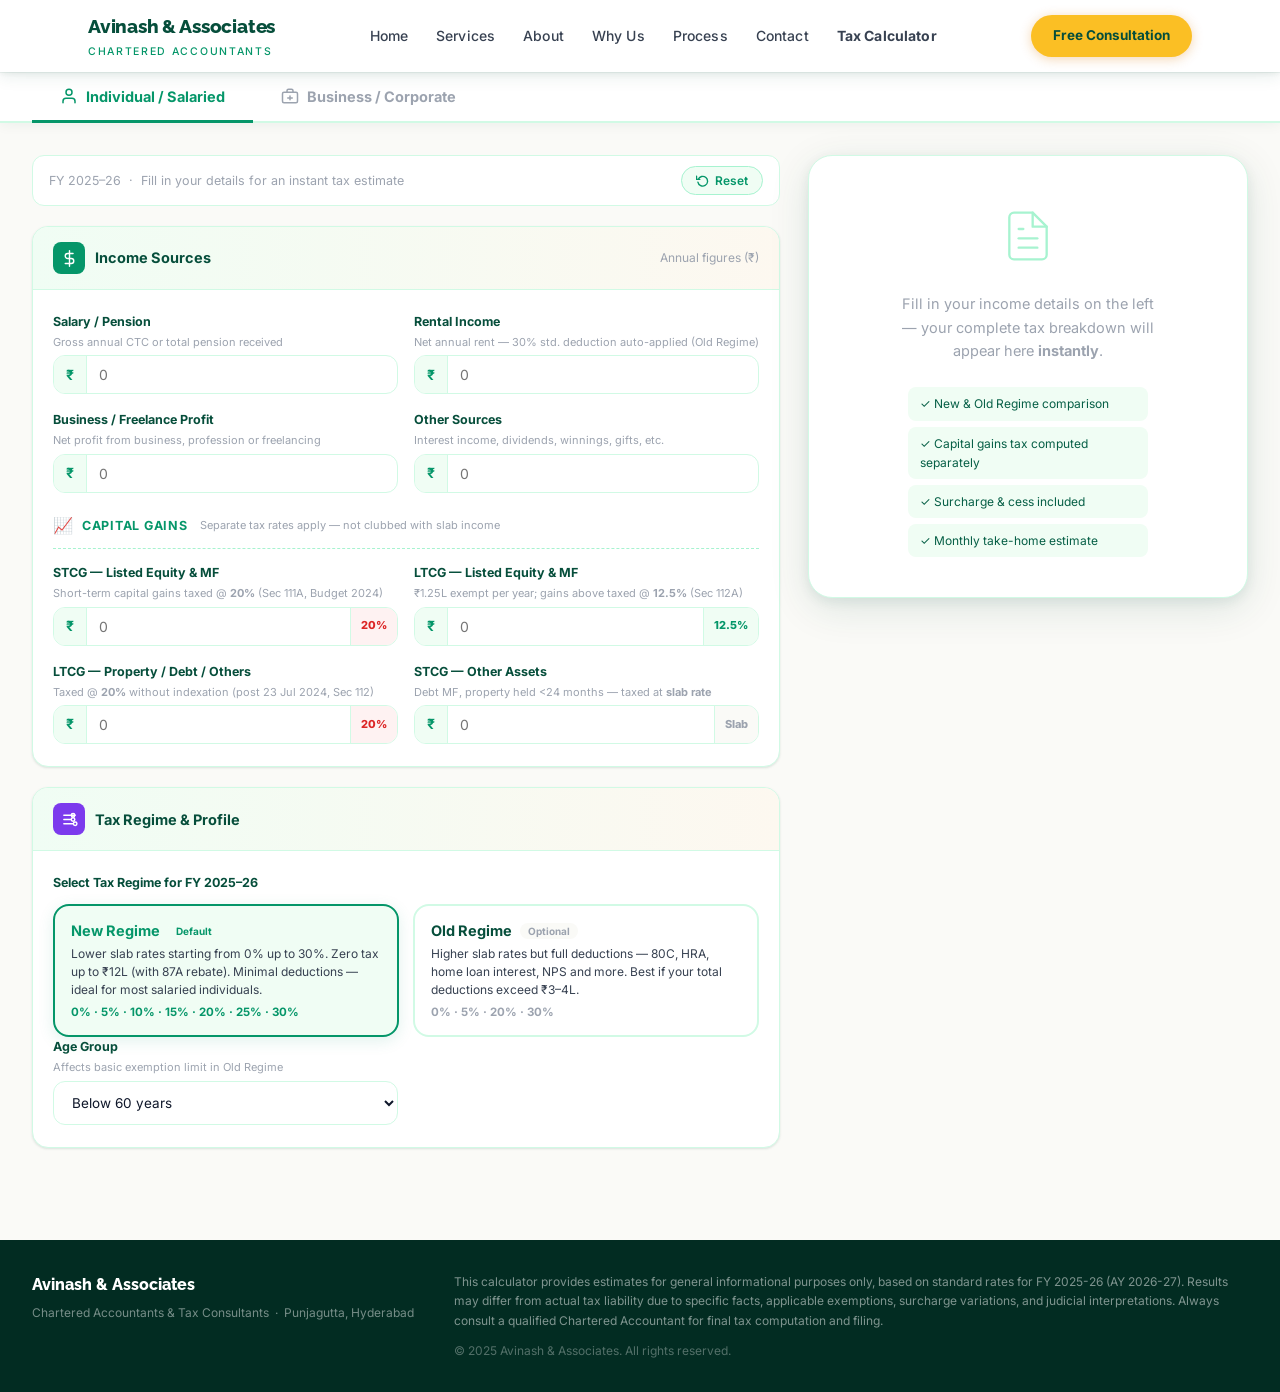
==== tax-calculator.html @ d7718a4b "Fix navbar colors and sticky tabs bar on tax-calculator page - Hide topBar (not needed on calculator" ====
<!DOCTYPE html>
<html lang="en">
<head>
  <meta charset="UTF-8">
  <meta name="viewport" content="width=device-width, initial-scale=1.0, viewport-fit=cover">
  <title>Free Income Tax Calculator FY 2025-26 | New &amp; Old Regime | Avinash &amp; Associates</title>
  <meta name="description" content="Free Income Tax Calculator for FY 2025-26 (AY 2026-27). Compare New Regime vs Old Regime tax instantly. Covers salary, capital gains, business income, HRA &amp; deductions. By Avinash &amp; Associates, Hyderabad CAs.">
  <meta name="keywords" content="income tax calculator FY 2025-26, income tax calculator AY 2026-27, new regime vs old regime calculator, ITR calculator India, tax calculator Hyderabad, CA tax calculator, free tax calculator India">
  <meta name="robots" content="index, follow">
  <link rel="canonical" href="https://avinashandassociates.com/tax-calculator.html">
  <!-- Open Graph -->
  <meta property="og:type" content="website">
  <meta property="og:url" content="https://avinashandassociates.com/tax-calculator.html">
  <meta property="og:site_name" content="Avinash &amp; Associates">
  <meta property="og:locale" content="en_IN">
  <meta property="og:title" content="Free Income Tax Calculator FY 2025-26 | New &amp; Old Regime">
  <meta property="og:description" content="Calculate your income tax for FY 2025-26 instantly. Compare New Regime vs Old Regime, see deductions, and plan your taxes. Free tool by Avinash &amp; Associates, Hyderabad CAs.">
  <meta property="og:image" content="https://avinashandassociates.com/images/og-image.jpg">
  <!-- Twitter Card -->
  <meta name="twitter:card" content="summary_large_image">
  <meta name="twitter:title" content="Free Income Tax Calculator FY 2025-26 | New &amp; Old Regime">
  <meta name="twitter:description" content="Calculate your income tax for FY 2025-26 instantly. Compare New Regime vs Old Regime. Free tool by Avinash &amp; Associates, Hyderabad.">
  <meta name="twitter:image" content="https://avinashandassociates.com/images/og-image.jpg">
  <meta name="theme-color" content="#2563EB">
  <script type="application/ld+json">
  {
    "@context": "https://schema.org",
    "@type": "WebApplication",
    "name": "Income Tax Calculator FY 2025-26",
    "description": "Free online income tax calculator for FY 2025-26 (AY 2026-27). Compare New Regime vs Old Regime tax liability instantly.",
    "url": "https://avinashandassociates.com/tax-calculator.html",
    "applicationCategory": "FinanceApplication",
    "operatingSystem": "Any",
    "offers": {"@type": "Offer", "price": "0", "priceCurrency": "INR"},
    "author": {
      "@type": "Organization",
      "name": "Avinash & Associates",
      "url": "https://avinashandassociates.com"
    }
  }
  </script>

  <!-- Fonts (same as main site) -->
  <link rel="preconnect" href="https://fonts.googleapis.com">
  <link rel="preconnect" href="https://fonts.gstatic.com" crossorigin>
  <link href="https://fonts.googleapis.com/css2?family=Raleway:wght@700;800;900&family=Inter:wght@400;500;600;700&display=swap" rel="stylesheet">

  <!-- Shared design tokens -->
  <link rel="stylesheet" href="css/variables.css">
  <link rel="stylesheet" href="css/base.css">
  <link rel="stylesheet" href="css/nav.css">
  <!-- Calculator-specific styles -->
  <link rel="stylesheet" href="tax-calculator.css">
</head>
<body class="tc-page">

  <!-- ===== NAVIGATION ===== -->
  <nav id="navbar" class="navbar scrolled" role="navigation" aria-label="Main navigation">
    <div class="nav-inner">
      <div class="nav-logo">
        <a href="index.html" class="nav-logo-link">
          <span class="nav-firm-name">Avinash &amp; Associates</span>
          <span class="nav-firm-type">Chartered Accountants</span>
        </a>
      </div>
      <ul class="nav-links" role="list">
        <li><a href="index.html#home" class="nav-link">Home</a></li>
        <li><a href="index.html#services" class="nav-link">Services</a></li>
        <li><a href="index.html#about" class="nav-link">About</a></li>
        <li><a href="index.html#why-us" class="nav-link">Why Us</a></li>
        <li><a href="index.html#process" class="nav-link">Process</a></li>
        <li><a href="index.html#contact" class="nav-link">Contact</a></li>
        <li><a href="tax-calculator.html" class="nav-link nav-link-calc active">Tax Calculator</a></li>
      </ul>
      <div class="nav-right">
        <a href="index.html#contact" class="btn-consultation">Free Consultation</a>
        <button class="hamburger" id="hamburger" aria-label="Toggle navigation menu" aria-expanded="false" aria-controls="mobile-menu">
          <span class="ham-line"></span>
          <span class="ham-line"></span>
          <span class="ham-line"></span>
        </button>
      </div>
    </div>
  </nav>

  <!-- Mobile Menu -->
  <div id="mobile-menu" class="mobile-menu" role="dialog" aria-label="Mobile navigation" aria-hidden="true">
    <ul class="mobile-nav-links" role="list">
      <li><a href="index.html#home" class="mobile-nav-link" style="--i:0">Home</a></li>
      <li><a href="index.html#services" class="mobile-nav-link" style="--i:1">Services</a></li>
      <li><a href="index.html#about" class="mobile-nav-link" style="--i:2">About</a></li>
      <li><a href="index.html#why-us" class="mobile-nav-link" style="--i:3">Why Us</a></li>
      <li><a href="index.html#process" class="mobile-nav-link" style="--i:4">Process</a></li>
      <li><a href="index.html#contact" class="mobile-nav-link" style="--i:5">Contact</a></li>
      <li><a href="tax-calculator.html" class="mobile-nav-link" style="--i:6">Tax Calculator</a></li>
    </ul>
    <a href="index.html#contact" class="mobile-cta-btn">Free Consultation</a>
  </div>

  <!-- ===== MAIN CONTENT ===== -->
  <main class="tc-main" id="main-content">

    <!-- Main Tab Row -->
    <div class="tc-tabs-bar">
      <div class="tc-tabs-inner">
        <button class="tc-mtab active" data-tab="individual" aria-controls="tcp-individual" role="tab" aria-selected="true">
          <svg width="18" height="18" viewBox="0 0 24 24" fill="none" stroke="currentColor" stroke-width="2" stroke-linecap="round" stroke-linejoin="round" aria-hidden="true"><path d="M20 21v-2a4 4 0 0 0-4-4H8a4 4 0 0 0-4 4v2"/><circle cx="12" cy="7" r="4"/></svg>
          Individual / Salaried
        </button>
        <button class="tc-mtab" data-tab="business" aria-controls="tcp-business" role="tab" aria-selected="false">
          <svg width="18" height="18" viewBox="0 0 24 24" fill="none" stroke="currentColor" stroke-width="2" stroke-linecap="round" stroke-linejoin="round" aria-hidden="true"><rect x="2" y="7" width="20" height="14" rx="2"/><path d="M16 7V5a2 2 0 0 0-2-2h-4a2 2 0 0 0-2 2v2"/><line x1="12" y1="12" x2="12" y2="17"/><line x1="9" y1="14.5" x2="15" y2="14.5"/></svg>
          Business / Corporate
        </button>
      </div>
    </div>

    <!-- ─── INDIVIDUAL PANEL ─────────────────────────────────── -->
    <div class="tc-panel" id="tcp-individual" role="tabpanel">
      <div class="tc-layout">

        <!-- FORM COLUMN -->
        <div class="tc-form-col">

          <!-- Reset bar -->
          <div class="tc-reset-bar">
            <span>FY 2025–26 &nbsp;·&nbsp; Fill in your details for an instant tax estimate</span>
            <button class="tc-reset-btn" id="ind-reset-btn" type="button">
              <svg width="13" height="13" viewBox="0 0 24 24" fill="none" stroke="currentColor" stroke-width="2.5" stroke-linecap="round" stroke-linejoin="round" aria-hidden="true"><polyline points="1 4 1 10 7 10"/><path d="M3.51 15a9 9 0 1 0 .49-5"/></svg>
              Reset
            </button>
          </div>

          <!-- ── Group 1: Income Sources ── -->
          <div class="tc-group">
            <div class="tc-ghd">
              <span class="tc-gicon tc-gicon-blue">
                <svg width="17" height="17" viewBox="0 0 24 24" fill="none" stroke="currentColor" stroke-width="2" stroke-linecap="round" stroke-linejoin="round" aria-hidden="true"><line x1="12" y1="1" x2="12" y2="23"/><path d="M17 5H9.5a3.5 3.5 0 0 0 0 7h5a3.5 3.5 0 0 1 0 7H6"/></svg>
              </span>
              <span class="tc-gtitle">Income Sources</span>
              <span class="tc-gnote">Annual figures (₹)</span>
            </div>
            <div class="tc-gbody">
              <div class="tc-row2">
                <div class="tc-field">
                  <label class="tc-lbl" for="i-salary">Salary / Pension
                    <span class="tc-hint">Gross annual CTC or total pension received</span>
                  </label>
                  <div class="tc-ibox"><span class="tc-pre">₹</span><input type="number" class="tc-num" id="i-salary" placeholder="0" min="0" inputmode="numeric"></div>
                </div>
                <div class="tc-field">
                  <label class="tc-lbl" for="i-rent">Rental Income
                    <span class="tc-hint">Net annual rent — 30% std. deduction auto-applied (Old Regime)</span>
                  </label>
                  <div class="tc-ibox"><span class="tc-pre">₹</span><input type="number" class="tc-num" id="i-rent" placeholder="0" min="0" inputmode="numeric"></div>
                </div>
              </div>
              <div class="tc-row2">
                <div class="tc-field">
                  <label class="tc-lbl" for="i-business">Business / Freelance Profit
                    <span class="tc-hint">Net profit from business, profession or freelancing</span>
                  </label>
                  <div class="tc-ibox"><span class="tc-pre">₹</span><input type="number" class="tc-num" id="i-business" placeholder="0" min="0" inputmode="numeric"></div>
                </div>
                <div class="tc-field">
                  <label class="tc-lbl" for="i-other">Other Sources
                    <span class="tc-hint">Interest income, dividends, winnings, gifts, etc.</span>
                  </label>
                  <div class="tc-ibox"><span class="tc-pre">₹</span><input type="number" class="tc-num" id="i-other" placeholder="0" min="0" inputmode="numeric"></div>
                </div>
              </div>

              <div class="tc-subsec">
                <span class="tc-subsec-icon" aria-hidden="true">📈</span>
                Capital Gains
                <span class="tc-subsec-note">Separate tax rates apply — not clubbed with slab income</span>
              </div>

              <div class="tc-row2">
                <div class="tc-field">
                  <label class="tc-lbl" for="i-stcg">STCG — Listed Equity &amp; MF
                    <span class="tc-hint">Short-term capital gains taxed @ <strong>20%</strong> (Sec 111A, Budget 2024)</span>
                  </label>
                  <div class="tc-ibox"><span class="tc-pre">₹</span><input type="number" class="tc-num" id="i-stcg" placeholder="0" min="0" inputmode="numeric">
                    <span class="tc-rate-tag">20%</span></div>
                </div>
                <div class="tc-field">
                  <label class="tc-lbl" for="i-ltcg">LTCG — Listed Equity &amp; MF
                    <span class="tc-hint">₹1.25L exempt per year; gains above taxed @ <strong>12.5%</strong> (Sec 112A)</span>
                  </label>
                  <div class="tc-ibox"><span class="tc-pre">₹</span><input type="number" class="tc-num" id="i-ltcg" placeholder="0" min="0" inputmode="numeric">
                    <span class="tc-rate-tag tc-rate-green">12.5%</span></div>
                </div>
              </div>
              <div class="tc-row2">
                <div class="tc-field">
                  <label class="tc-lbl" for="i-ltcg-prop">LTCG — Property / Debt / Others
                    <span class="tc-hint">Taxed @ <strong>20%</strong> without indexation (post 23 Jul 2024, Sec 112)</span>
                  </label>
                  <div class="tc-ibox"><span class="tc-pre">₹</span><input type="number" class="tc-num" id="i-ltcg-prop" placeholder="0" min="0" inputmode="numeric">
                    <span class="tc-rate-tag">20%</span></div>
                </div>
                <div class="tc-field">
                  <label class="tc-lbl" for="i-stcg-other">STCG — Other Assets
                    <span class="tc-hint">Debt MF, property held &lt;24 months — taxed at <strong>slab rate</strong></span>
                  </label>
                  <div class="tc-ibox"><span class="tc-pre">₹</span><input type="number" class="tc-num" id="i-stcg-other" placeholder="0" min="0" inputmode="numeric">
                    <span class="tc-rate-tag tc-rate-gray">Slab</span></div>
                </div>
              </div>
            </div>
          </div>

          <!-- ── Group 2: Tax Regime & Age ── -->
          <div class="tc-group">
            <div class="tc-ghd">
              <span class="tc-gicon tc-gicon-violet">
                <svg width="17" height="17" viewBox="0 0 24 24" fill="none" stroke="currentColor" stroke-width="2" stroke-linecap="round" stroke-linejoin="round" aria-hidden="true"><line x1="4" y1="6" x2="20" y2="6"/><line x1="4" y1="12" x2="14" y2="12"/><line x1="4" y1="18" x2="17" y2="18"/><circle cx="17" cy="6" r="2.5"/><circle cx="17" cy="12" r="2.5"/><circle cx="20" cy="18" r="2.5"/></svg>
              </span>
              <span class="tc-gtitle">Tax Regime &amp; Profile</span>
            </div>
            <div class="tc-gbody">
              <div class="tc-field tc-field-full">
                <label class="tc-lbl">Select Tax Regime for FY 2025–26</label>
                <div class="tc-regime-pair">
                  <button class="tc-rbtn active" data-regime="new" type="button">
                    <span class="tc-rbtn-top">
                      <strong>New Regime</strong>
                      <span class="tc-rbtn-badge tc-rbtn-badge-green">Default</span>
                    </span>
                    <span class="tc-rbtn-desc">Lower slab rates starting from 0% up to 30%. Zero tax up to ₹12L (with 87A rebate). Minimal deductions — ideal for most salaried individuals.</span>
                    <span class="tc-rbtn-slabs">0% · 5% · 10% · 15% · 20% · 25% · 30%</span>
                  </button>
                  <button class="tc-rbtn" data-regime="old" type="button">
                    <span class="tc-rbtn-top">
                      <strong>Old Regime</strong>
                      <span class="tc-rbtn-badge">Optional</span>
                    </span>
                    <span class="tc-rbtn-desc">Higher slab rates but full deductions — 80C, HRA, home loan interest, NPS and more. Best if your total deductions exceed ₹3–4L.</span>
                    <span class="tc-rbtn-slabs">0% · 5% · 20% · 30%</span>
                  </button>
                </div>
              </div>
              <div class="tc-row2">
                <div class="tc-field">
                  <label class="tc-lbl" for="i-age">Age Group
                    <span class="tc-hint">Affects basic exemption limit in Old Regime</span>
                  </label>
                  <select class="tc-sel" id="i-age">
                    <option value="general">Below 60 years</option>
                    <option value="senior">Senior Citizen (60–80 years)</option>
                    <option value="supersenior">Super Senior (80+ years)</option>
                  </select>
                </div>
              </div>
            </div>
          </div>

          <!-- ── Group 3: Deductions (Old Regime only) ── -->
          <div class="tc-group tc-deductions-grp" id="tc-ded-grp" style="display:none">
            <div class="tc-ghd">
              <span class="tc-gicon tc-gicon-gold">
                <svg width="17" height="17" viewBox="0 0 24 24" fill="none" stroke="currentColor" stroke-width="2" stroke-linecap="round" stroke-linejoin="round" aria-hidden="true"><path d="M12 22s8-4 8-10V5l-8-3-8 3v7c0 6 8 10 8 10z"/></svg>
              </span>
              <span class="tc-gtitle">Deductions &amp; Exemptions</span>
              <span class="tc-old-chip">Old Regime Only</span>
            </div>
            <div class="tc-gbody">
              <div class="tc-info-banner">
                <svg width="15" height="15" viewBox="0 0 24 24" fill="none" stroke="currentColor" stroke-width="2" stroke-linecap="round" stroke-linejoin="round" aria-hidden="true"><circle cx="12" cy="12" r="10"/><line x1="12" y1="8" x2="12" y2="12"/><line x1="12" y1="16" x2="12.01" y2="16"/></svg>
                Standard deduction of <strong>₹50,000</strong> is automatically applied for salaried individuals. Enter only your additional deductions below.
              </div>

              <div class="tc-ded-section-title">Chapter VI-A Deductions</div>
              <div class="tc-row2">
                <div class="tc-field">
                  <label class="tc-lbl" for="i-80c">Section 80C
                    <span class="tc-cap-tag">Max ₹1,50,000</span>
                    <span class="tc-hint">PPF, ELSS, LIC premium, NSC, home loan principal, tuition fees, 5-yr FD</span>
                  </label>
                  <div class="tc-ibox"><span class="tc-pre">₹</span><input type="number" class="tc-num" id="i-80c" placeholder="0" min="0" max="150000" inputmode="numeric"></div>
                </div>
                <div class="tc-field">
                  <label class="tc-lbl" for="i-nps">Section 80CCD(1B) — NPS
                    <span class="tc-cap-tag">Max ₹50,000</span>
                    <span class="tc-hint">Additional NPS Tier-1 contribution (over and above 80C)</span>
                  </label>
                  <div class="tc-ibox"><span class="tc-pre">₹</span><input type="number" class="tc-num" id="i-nps" placeholder="0" min="0" max="50000" inputmode="numeric"></div>
                </div>
              </div>
              <div class="tc-row2">
                <div class="tc-field">
                  <label class="tc-lbl" for="i-80d-self">80D — Health Insurance (Self &amp; Family)
                    <span class="tc-cap-tag">Max ₹25,000 / ₹50,000 (Senior)</span>
                    <span class="tc-hint">Premium for self, spouse &amp; dependent children. ₹50K cap if you are a senior citizen.</span>
                  </label>
                  <div class="tc-ibox"><span class="tc-pre">₹</span><input type="number" class="tc-num" id="i-80d-self" placeholder="0" min="0" inputmode="numeric"></div>
                </div>
                <div class="tc-field">
                  <label class="tc-lbl" for="i-80d-par">80D — Health Insurance (Parents)
                    <span class="tc-cap-tag">Max ₹25,000 / ₹50,000 (Senior Parents)</span>
                    <span class="tc-hint">Premium for dependent parents. ₹50K cap if parents are senior citizens.</span>
                  </label>
                  <div class="tc-ibox"><span class="tc-pre">₹</span><input type="number" class="tc-num" id="i-80d-par" placeholder="0" min="0" inputmode="numeric"></div>
                </div>
              </div>

              <div class="tc-ded-section-title">Salary &amp; Property Deductions</div>
              <div class="tc-row2">
                <div class="tc-field">
                  <label class="tc-lbl" for="i-hra">HRA Exemption
                    <span class="tc-hint">Enter the actual exempt HRA amount (minimum of actual HRA, 40%/50% of basic, and rent − 10% of basic)</span>
                  </label>
                  <div class="tc-ibox"><span class="tc-pre">₹</span><input type="number" class="tc-num" id="i-hra" placeholder="0" min="0" inputmode="numeric"></div>
                </div>
                <div class="tc-field">
                  <label class="tc-lbl" for="i-homeloan">Home Loan Interest — Sec 24(b)
                    <span class="tc-cap-tag">Max ₹2,00,000</span>
                    <span class="tc-hint">Interest paid on home loan for self-occupied property</span>
                  </label>
                  <div class="tc-ibox"><span class="tc-pre">₹</span><input type="number" class="tc-num" id="i-homeloan" placeholder="0" min="0" max="200000" inputmode="numeric"></div>
                </div>
              </div>

              <div class="tc-ded-section-title">Other Deductions</div>
              <div class="tc-row2">
                <div class="tc-field">
                  <label class="tc-lbl" for="i-80e">Section 80E — Education Loan Interest
                    <span class="tc-hint">Interest on loan for higher education (no upper limit)</span>
                  </label>
                  <div class="tc-ibox"><span class="tc-pre">₹</span><input type="number" class="tc-num" id="i-80e" placeholder="0" min="0" inputmode="numeric"></div>
                </div>
                <div class="tc-field">
                  <label class="tc-lbl" for="i-other-ded">Other Deductions (80G, LTA, Prof. Tax…)
                    <span class="tc-hint">Donations u/s 80G, Leave Travel Allowance, professional tax paid, etc.</span>
                  </label>
                  <div class="tc-ibox"><span class="tc-pre">₹</span><input type="number" class="tc-num" id="i-other-ded" placeholder="0" min="0" inputmode="numeric"></div>
                </div>
              </div>
            </div>
          </div>

        </div><!-- /form-col -->

        <!-- RESULTS COLUMN -->
        <div class="tc-result-col">
          <div class="tc-rcard" id="tc-ind-card">

            <!-- Empty state -->
            <div class="tc-empty" id="tc-ind-empty">
              <div class="tc-empty-icon" aria-hidden="true">
                <svg width="56" height="56" viewBox="0 0 24 24" fill="none" stroke="currentColor" stroke-width="1" stroke-linecap="round" stroke-linejoin="round"><path d="M14 2H6a2 2 0 0 0-2 2v16a2 2 0 0 0 2 2h12a2 2 0 0 0 2-2V8z"/><polyline points="14 2 14 8 20 8"/><line x1="16" y1="13" x2="8" y2="13"/><line x1="16" y1="17" x2="8" y2="17"/><polyline points="10 9 9 9 8 9"/></svg>
              </div>
              <p>Fill in your income details on the left — your complete tax breakdown will appear here <strong>instantly</strong>.</p>
              <div class="tc-empty-tips">
                <div class="tc-empty-tip">✓ New &amp; Old Regime comparison</div>
                <div class="tc-empty-tip">✓ Capital gains tax computed separately</div>
                <div class="tc-empty-tip">✓ Surcharge &amp; cess included</div>
                <div class="tc-empty-tip">✓ Monthly take-home estimate</div>
              </div>
            </div>

            <!-- Result body -->
            <div class="tc-rbody" id="tc-ind-body" style="display:none">

              <!-- Gauge -->
              <div class="tc-gauge-section">
                <div class="tc-gauge-wrap">
                  <svg class="tc-gauge-svg" viewBox="0 0 160 160" aria-hidden="true">
                    <defs>
                      <linearGradient id="ind-grad" x1="0%" y1="0%" x2="100%" y2="100%">
                        <stop offset="0%" stop-color="#2563EB"/>
                        <stop offset="100%" stop-color="#06b6d4"/>
                      </linearGradient>
                    </defs>
                    <circle class="tc-gauge-track" cx="80" cy="80" r="64"/>
                    <circle class="tc-gauge-ring" cx="80" cy="80" r="64" id="ind-gauge-ring" stroke="url(#ind-grad)"/>
                  </svg>
                  <div class="tc-gauge-ctr">
                    <span class="tc-gauge-pct" id="ind-eff-rate">—</span>
                    <span class="tc-gauge-sub">Effective Rate</span>
                  </div>
                </div>
                <div class="tc-gauge-meta">
                  <div class="tc-gm-row">
                    <span class="tc-gm-label">Gross Income</span>
                    <span class="tc-gm-val" id="ind-gross">₹0</span>
                  </div>
                  <div class="tc-gm-row">
                    <span class="tc-gm-label">Total Tax Payable</span>
                    <span class="tc-gm-val tc-gm-tax" id="ind-total-tax">₹0</span>
                  </div>
                  <div class="tc-gm-row">
                    <span class="tc-gm-label">Monthly Take-Home</span>
                    <span class="tc-gm-val tc-gm-green" id="ind-monthly">₹0</span>
                  </div>
                </div>
              </div>

              <!-- Breakdown -->
              <div class="tc-section-title">Tax Breakdown</div>
              <div class="tc-breakdown" id="ind-breakdown"></div>

              <!-- Regime comparison -->
              <div class="tc-comp-section" id="ind-comparison"></div>

              <!-- Disclaimer + CTA -->
              <div class="tc-result-footer">
                <p class="tc-disclaimer-sm">* Estimate based on standard FY 2025-26 rates. Actual tax may vary. Consult a CA for precise computation.</p>
                <a href="index.html#contact" class="tc-cta-btn">
                  File with Our CA — Expert &amp; Accurate
                  <svg width="14" height="14" viewBox="0 0 24 24" fill="none" stroke="currentColor" stroke-width="2.5" stroke-linecap="round" stroke-linejoin="round" aria-hidden="true"><line x1="5" y1="12" x2="19" y2="12"/><polyline points="12 5 19 12 12 19"/></svg>
                </a>
              </div>

            </div><!-- /rbody -->
          </div><!-- /rcard -->
        </div><!-- /result-col -->

      </div><!-- /layout -->
    </div><!-- /individual panel -->

    <!-- ─── BUSINESS PANEL ──────────────────────────────────── -->
    <div class="tc-panel" id="tcp-business" role="tabpanel" style="display:none">
      <div class="tc-layout">

        <!-- BUSINESS FORM COLUMN -->
        <div class="tc-form-col">

          <div class="tc-reset-bar">
            <span>FY 2025–26 &nbsp;·&nbsp; Enter your business financials</span>
            <button class="tc-reset-btn" id="biz-reset-btn" type="button">
              <svg width="13" height="13" viewBox="0 0 24 24" fill="none" stroke="currentColor" stroke-width="2.5" stroke-linecap="round" stroke-linejoin="round" aria-hidden="true"><polyline points="1 4 1 10 7 10"/><path d="M3.51 15a9 9 0 1 0 .49-5"/></svg>
              Reset
            </button>
          </div>

          <!-- Group 1: Entity & Financials -->
          <div class="tc-group">
            <div class="tc-ghd">
              <span class="tc-gicon tc-gicon-blue">
                <svg width="17" height="17" viewBox="0 0 24 24" fill="none" stroke="currentColor" stroke-width="2" stroke-linecap="round" stroke-linejoin="round" aria-hidden="true"><rect x="2" y="7" width="20" height="14" rx="2"/><path d="M16 7V5a2 2 0 0 0-2-2h-4a2 2 0 0 0-2 2v2"/></svg>
              </span>
              <span class="tc-gtitle">Business Details</span>
            </div>
            <div class="tc-gbody">
              <div class="tc-field tc-field-full">
                <label class="tc-lbl" for="b-entity">Entity / Business Type</label>
                <select class="tc-sel" id="b-entity">
                  <option value="pvt">Private Limited Company / OPC (Domestic)</option>
                  <option value="pvt-new">New Manufacturing Company (Section 115BAB — 15%)</option>
                  <option value="llp">LLP — Limited Liability Partnership (30%)</option>
                  <option value="partner">Partnership Firm (30%)</option>
                  <option value="proprietor">Proprietorship / Sole Trader (Individual Slab Rates)</option>
                </select>
              </div>
              <div class="tc-row2">
                <div class="tc-field">
                  <label class="tc-lbl" for="b-turnover">Annual Turnover / Revenue
                    <span class="tc-hint">Total gross revenue for FY 2025-26 (determines 25% vs 30% for Pvt Ltd)</span>
                  </label>
                  <div class="tc-ibox"><span class="tc-pre">₹</span><input type="number" class="tc-num" id="b-turnover" placeholder="0" min="0" inputmode="numeric"></div>
                </div>
                <div class="tc-field">
                  <label class="tc-lbl" for="b-profit">Net Profit Before Tax (PBT)
                    <span class="tc-hint">Profit after all allowable business expenses, before tax</span>
                  </label>
                  <div class="tc-ibox"><span class="tc-pre">₹</span><input type="number" class="tc-num" id="b-profit" placeholder="0" min="0" inputmode="numeric"></div>
                </div>
              </div>
            </div>
          </div>

          <!-- Group 2: Tax Options (Companies only) -->
          <div class="tc-group" id="tc-biz-regime-grp">
            <div class="tc-ghd">
              <span class="tc-gicon tc-gicon-violet">
                <svg width="17" height="17" viewBox="0 0 24 24" fill="none" stroke="currentColor" stroke-width="2" stroke-linecap="round" stroke-linejoin="round" aria-hidden="true"><circle cx="12" cy="12" r="3"/><path d="M19.07 4.93a10 10 0 0 1 0 14.14"/><path d="M4.93 4.93a10 10 0 0 0 0 14.14"/></svg>
              </span>
              <span class="tc-gtitle">Tax Regime (Companies)</span>
            </div>
            <div class="tc-gbody">
              <div class="tc-regime-cards-grid">
                <label class="tc-rcard-opt">
                  <input type="radio" name="b-regime" value="standard" checked>
                  <div class="tc-rco-body">
                    <strong>Standard Regime</strong>
                    <span>25% (turnover ≤ ₹400 Cr) or 30%</span>
                    <span class="tc-rco-note">All exemptions &amp; deductions apply. MAT @ 15% as applicable.</span>
                  </div>
                </label>
                <label class="tc-rcard-opt">
                  <input type="radio" name="b-regime" value="115baa">
                  <div class="tc-rco-body">
                    <strong>Section 115BAA</strong>
                    <span>22% flat rate (no exemptions)</span>
                    <span class="tc-rco-note">No MAT. Opt once, irrevocable. Best for profitable companies.</span>
                  </div>
                </label>
              </div>
              <div class="tc-llp-notice" id="tc-llp-notice" style="display:none">
                <svg width="15" height="15" viewBox="0 0 24 24" fill="none" stroke="currentColor" stroke-width="2" stroke-linecap="round" stroke-linejoin="round" aria-hidden="true"><circle cx="12" cy="12" r="10"/><line x1="12" y1="8" x2="12" y2="12"/><line x1="12" y1="16" x2="12.01" y2="16"/></svg>
                LLP and Partnership Firms are taxed at a <strong>flat 30%</strong> on their total income. Surcharge of 12% applies if income exceeds ₹1 Crore. Section 115BAA applies to companies only.
              </div>
            </div>
          </div>

        </div><!-- /form-col -->

        <!-- BUSINESS RESULTS -->
        <div class="tc-result-col">
          <div class="tc-rcard" id="tc-biz-card">

            <div class="tc-empty" id="tc-biz-empty">
              <div class="tc-empty-icon" aria-hidden="true">
                <svg width="56" height="56" viewBox="0 0 24 24" fill="none" stroke="currentColor" stroke-width="1" stroke-linecap="round" stroke-linejoin="round"><rect x="2" y="3" width="20" height="14" rx="2"/><line x1="8" y1="21" x2="16" y2="21"/><line x1="12" y1="17" x2="12" y2="21"/></svg>
              </div>
              <p>Enter your business profit above to compute your <strong>corporate tax liability</strong> and advance tax schedule instantly.</p>
              <div class="tc-empty-tips">
                <div class="tc-empty-tip">✓ Base tax at applicable flat rate</div>
                <div class="tc-empty-tip">✓ Surcharge &amp; cess included</div>
                <div class="tc-empty-tip">✓ Profit After Tax (PAT)</div>
                <div class="tc-empty-tip">✓ Advance tax installment schedule</div>
              </div>
            </div>

            <!-- Proprietor redirect -->
            <div class="tc-prop-notice" id="tc-prop-notice" style="display:none">
              <svg width="44" height="44" viewBox="0 0 24 24" fill="none" stroke="#D97706" stroke-width="1.5" stroke-linecap="round" stroke-linejoin="round" aria-hidden="true"><circle cx="12" cy="12" r="10"/><line x1="12" y1="8" x2="12" y2="12"/><line x1="12" y1="16" x2="12.01" y2="16"/></svg>
              <h3>Use Individual Tab</h3>
              <p>Proprietorships are taxed at individual slab rates — not at a corporate flat rate. Switch to the <strong>Individual / Salaried</strong> tab and enter your business profit under <em>"Business / Freelance Profit"</em> to compute your tax.</p>
              <button class="tc-switch-btn" data-tab="individual" type="button">Switch to Individual Tab →</button>
            </div>

            <div class="tc-rbody" id="tc-biz-body" style="display:none">

              <div class="tc-gauge-section">
                <div class="tc-gauge-wrap">
                  <svg class="tc-gauge-svg" viewBox="0 0 160 160" aria-hidden="true">
                    <defs>
                      <linearGradient id="biz-grad" x1="0%" y1="0%" x2="100%" y2="100%">
                        <stop offset="0%" stop-color="#D97706"/>
                        <stop offset="100%" stop-color="#f59e0b"/>
                      </linearGradient>
                    </defs>
                    <circle class="tc-gauge-track" cx="80" cy="80" r="64"/>
                    <circle class="tc-gauge-ring" cx="80" cy="80" r="64" id="biz-gauge-ring" stroke="url(#biz-grad)"/>
                  </svg>
                  <div class="tc-gauge-ctr">
                    <span class="tc-gauge-pct" id="biz-eff-rate">—</span>
                    <span class="tc-gauge-sub">Effective Rate</span>
                  </div>
                </div>
                <div class="tc-gauge-meta">
                  <div class="tc-gm-row">
                    <span class="tc-gm-label">Net Profit (PBT)</span>
                    <span class="tc-gm-val" id="biz-profit-disp">₹0</span>
                  </div>
                  <div class="tc-gm-row">
                    <span class="tc-gm-label">Total Tax Liability</span>
                    <span class="tc-gm-val tc-gm-tax" id="biz-total-tax">₹0</span>
                  </div>
                  <div class="tc-gm-row">
                    <span class="tc-gm-label">Profit After Tax (PAT)</span>
                    <span class="tc-gm-val tc-gm-green" id="biz-pat">₹0</span>
                  </div>
                </div>
              </div>

              <div class="tc-section-title">Tax Breakdown</div>
              <div class="tc-breakdown" id="biz-breakdown"></div>

              <div class="tc-section-title">Advance Tax Schedule — FY 2025–26</div>
              <div class="tc-adv-grid" id="biz-adv-grid"></div>

              <div class="tc-result-footer">
                <p class="tc-disclaimer-sm">* Based on standard corporate tax rates for FY 2025-26. Actual liability may differ based on MAT, specific exemptions and judicial interpretations.</p>
                <a href="index.html#contact" class="tc-cta-btn">
                  Get CA for Your Business
                  <svg width="14" height="14" viewBox="0 0 24 24" fill="none" stroke="currentColor" stroke-width="2.5" stroke-linecap="round" stroke-linejoin="round" aria-hidden="true"><line x1="5" y1="12" x2="19" y2="12"/><polyline points="12 5 19 12 12 19"/></svg>
                </a>
              </div>

            </div>
          </div>
        </div><!-- /result-col -->

      </div>
    </div><!-- /business panel -->

  </main>

  <!-- ===== FOOTER ===== -->
  <footer class="tc-footer">
    <div class="tc-footer-inner">
      <div class="tc-footer-left">
        <a href="index.html" class="tc-footer-logo">Avinash &amp; Associates</a>
        <p>Chartered Accountants &amp; Tax Consultants &nbsp;·&nbsp; Punjagutta, Hyderabad</p>
      </div>
      <div class="tc-footer-right">
        <p class="tc-footer-disc">This calculator provides estimates for general informational purposes only, based on standard rates for FY 2025-26 (AY 2026-27). Results may differ from actual tax liability due to specific facts, applicable exemptions, surcharge variations, and judicial interpretations. Always consult a qualified Chartered Accountant for final tax computation and filing.</p>
        <p>&copy; 2025 Avinash &amp; Associates. All rights reserved.</p>
      </div>
    </div>
  </footer>

  <script src="js/utils.js"></script>
  <script src="js/nav.js"></script>
  <script src="js/tax-engine.js"></script>
  <script src="js/tax-ui.js"></script>

</body>
</html>
---- css/variables.css ----
/* ============================================================
   AVINASH & ASSOCIATES — css/variables.css
   Design Tokens: Colors, Gradients, Shadows, Radii, Typography
   ============================================================ */

:root {
  /* Core Brand — Emerald */
  --primary:        #064E3B;   /* deep forest emerald */
  --primary-dark:   #022C22;   /* darkest emerald — hero */
  --primary-mid:    #065F46;   /* mid emerald */
  --accent:         #059669;   /* vibrant emerald */
  --accent-hover:   #047857;   /* darker emerald hover */
  --accent-bright:  #10B981;   /* bright mint — highlights */

  /* Gold System */
  --gold:           #D97706;
  --gold-light:     #F59E0B;
  --gold-pale:      #FFFBEB;
  --gold-vivid:     #FBBF24;

  /* Warm Neutrals */
  --white:          #FFFFFF;
  --off-white:      #FAFAF7;   /* warm off-white */
  --cream:          #FDF8F0;   /* very warm cream bg */
  --light-bg:       #F0FDF4;   /* soft green tint */
  --border:         #D1FAE5;   /* soft green border */
  --border-mid:     #A7F3D0;
  --border-hover:   #6EE7B7;

  /* Text */
  --text-heading:   #0F172A;
  --text-body:      #374151;
  --text-muted:     #9CA3AF;
  --text-white:     #F8FAFC;

  /* Semantic */
  --success:        #059669;
  --whatsapp:       #25D366;
  --error:          #DC2626;

  /* Service icon colors (per-service) */
  --icon-1: #7C3AED;  /* violet — company reg */
  --icon-2: #DC2626;  /* red — income tax */
  --icon-3: #0891B2;  /* cyan — GST */
  --icon-4: #D97706;  /* amber — audit */
  --icon-5: #059669;  /* emerald — ROC */
  --icon-6: #DB2777;  /* pink — trademark */
  --icon-7: #2563EB;  /* blue — NRI */
  --icon-8: #EA580C;  /* orange — advisory */

  /* Gradients */
  --grad-hero:  linear-gradient(135deg, #022C22 0%, #064E3B 55%, #065F46 100%);
  --grad-green: linear-gradient(135deg, #064E3B, #059669);
  --grad-gold:  linear-gradient(135deg, #D97706, #F59E0B);
  --grad-card:  linear-gradient(180deg, #FFFFFF 0%, #F0FDF4 100%);
  --grad-emerald-soft: linear-gradient(135deg, rgba(6,78,59,.07), rgba(16,185,129,.04));

  /* Shadows — emerald-tinted */
  --shadow-sm:    0 1px 3px rgba(6,78,59,.08), 0 1px 2px rgba(6,78,59,.06);
  --shadow-md:    0 4px 16px rgba(6,78,59,.10), 0 2px 6px rgba(6,78,59,.06);
  --shadow-lg:    0 10px 40px rgba(6,78,59,.12), 0 4px 12px rgba(6,78,59,.08);
  --shadow-xl:    0 20px 60px rgba(6,78,59,.15), 0 8px 20px rgba(6,78,59,.10);
  --shadow-green: 0 8px 30px rgba(5,150,105,.30);
  --shadow-gold:  0 8px 30px rgba(217,119,6,.28);

  /* UI Neutrals — inactive states, borders, dividers */
  --bg-subtle:      #F1F5F9;   /* inactive step / chip bg */
  --border-ui:      #E2E8F0;   /* standard UI element border */
  --border-card:    #E0F2EF;   /* greenish card border */
  --border-faq:     #EEF2F7;   /* FAQ item divider */
  --text-subtle:    #94A3B8;   /* inactive label / step text */

  /* Radii */
  --r-sm:   4px;  --r-md:   8px;  --r-lg:  12px;
  --r-xl:  16px;  --r-2xl: 24px;  --r-3xl: 32px;
  --r-full: 9999px;

  /* Type Scale */
  --txt-xs:  .75rem;  --txt-sm:  .875rem; --txt-base: 1rem;
  --txt-lg:  1.125rem; --txt-xl: 1.25rem;  --txt-2xl: 1.5rem;
  --txt-3xl: 1.875rem; --txt-4xl: 2.25rem; --txt-5xl: 3rem;
  --txt-6xl: 3.75rem;
}
---- css/base.css ----
/* ============================================================
   AVINASH & ASSOCIATES — css/base.css
   Reset, Keyframes, Utility classes, Scroll Reveal
   ============================================================ */

/* ── RESET ───────────────────────────────────────────────── */
*, *::before, *::after { box-sizing: border-box; margin: 0; padding: 0; }
html {
  scroll-behavior: smooth;
  scroll-padding-top: 108px;
  overflow-x: hidden;        /* prevent horizontal scroll on iOS */
  max-width: 100%;
}
body {
  font-family: 'Inter', system-ui, sans-serif;
  background: var(--off-white);
  color: var(--text-body);
  line-height: 1.6;
  overflow-x: hidden;
  max-width: 100%;
  width: 100%;
  -webkit-overflow-scrolling: touch;
  overscroll-behavior-x: none;
}
img { max-width: 100%; height: auto; display: block; }

/* Prevent any section from causing horizontal overflow */
section, header, footer, main, nav {
  max-width: 100%;
  overflow-x: clip;
}
ul  { list-style: none; }
a   { text-decoration: none; color: inherit; }
button { cursor: pointer; border: none; background: none; font-family: inherit; }
input, select, textarea { font-family: inherit; }

::selection { background: rgba(5,150,105,.15); color: var(--text-heading); }

input:-webkit-autofill,
input:-webkit-autofill:hover,
input:-webkit-autofill:focus {
  -webkit-box-shadow: 0 0 0 1000px var(--off-white) inset;
  -webkit-text-fill-color: var(--text-heading);
}

:focus-visible { outline: 2px solid var(--accent); outline-offset: 3px; }

.skip-link {
  position: absolute; top: -100px; left: 20px; z-index: 9999;
  background: var(--accent); color: white;
  padding: 8px 16px; border-radius: var(--r-md); font-weight: 600;
  transition: top .2s;
}
.skip-link:focus { top: 20px; }

/* ── KEYFRAMES ───────────────────────────────────────────── */
@keyframes fadeUp      { from{opacity:0;transform:translateY(28px)} to{opacity:1;transform:translateY(0)} }
@keyframes fadeIn      { from{opacity:0} to{opacity:1} }
@keyframes slideInRight{ from{opacity:0;transform:translateX(52px)} to{opacity:1;transform:translateX(0)} }
@keyframes slideInLeft { from{opacity:0;transform:translateX(-52px)} to{opacity:1;transform:translateX(0)} }
@keyframes scaleIn     { from{opacity:0;transform:scale(.92)} to{opacity:1;transform:scale(1)} }
@keyframes bounce      { 0%,100%{transform:translateY(0)} 50%{transform:translateY(-10px)} }
@keyframes marquee     { from{transform:translateX(0)} to{transform:translateX(-50%)} }
@keyframes shake       { 0%,100%{transform:translateX(0)} 20%{transform:translateX(-8px)} 40%{transform:translateX(8px)} 60%{transform:translateX(-4px)} 80%{transform:translateX(4px)} }
@keyframes ripple      { from{transform:scale(1);opacity:.5} to{transform:scale(1.65);opacity:0} }
@keyframes spin        { from{transform:rotate(0deg)} to{transform:rotate(360deg)} }
@keyframes preloaderP  { from{width:0} to{width:100%} }
@keyframes preloaderFO { from{opacity:1} to{opacity:0} }
@keyframes blobDrift1  { 0%,100%{transform:translate(0,0) scale(1)} 50%{transform:translate(28px,-18px) scale(1.06)} }
@keyframes blobDrift2  { 0%,100%{transform:translate(0,0) scale(1)} 50%{transform:translate(-28px,18px) scale(1.09)} }
@keyframes blobPulse   { 0%,100%{transform:scale(1);opacity:.25} 50%{transform:scale(1.14);opacity:.45} }
@keyframes dotPulse    { 0%,100%{box-shadow:0 0 0 0 rgba(37,211,102,.4)} 70%{box-shadow:0 0 0 8px rgba(37,211,102,0)} }
@keyframes wheelScroll { 0%{opacity:1;transform:translateY(0)} 100%{opacity:0;transform:translateY(9px)} }
@keyframes lineGrow    { from{width:0} to{width:76%} }
@keyframes float       { 0%,100%{transform:translateY(0)} 50%{transform:translateY(-8px)} }
@keyframes shimmer     { 0%{background-position:200% 0} 100%{background-position:-200% 0} }

@media (prefers-reduced-motion: reduce) {
  *, *::before, *::after { animation-duration:.01ms !important; transition-duration:.01ms !important; }
}

/* ── UTILITY ─────────────────────────────────────────────── */
.section-wrap { max-width: 1200px; margin: 0 auto; padding: 0 48px; }

.section-hdr { text-align: center; max-width: 640px; margin: 0 auto 56px; }

.eyebrow {
  display: block;
  font-family: 'Inter', sans-serif;
  font-weight: 700;
  font-size: .7rem;
  letter-spacing: .22em;
  text-transform: uppercase;
  color: var(--accent);
  margin-bottom: 14px;
}

.sec-heading {
  font-family: 'Playfair Display', serif;
  font-weight: 700;
  font-size: var(--txt-4xl);
  color: var(--text-heading);
  line-height: 1.18;
  margin-bottom: 16px;
}

.sec-subtext {
  font-size: var(--txt-lg);
  color: var(--text-body);
  line-height: 1.72;
  margin-bottom: 24px;
}

.gold-line {
  width: 52px; height: 3px;
  background: var(--grad-gold);
  border-radius: var(--r-full);
  margin: 0 auto;
}

/* ── SCROLL REVEAL ───────────────────────────────────────── */
.scroll-reveal, .scroll-reveal-card, .scroll-slide-left,
.scroll-slide-right, .scroll-reveal-feat, .scroll-reveal-step {
  opacity: 0;
  transition-property: opacity, transform;
  transition-duration: .65s;
  transition-timing-function: cubic-bezier(.4,0,.2,1);
}
.scroll-reveal      { transform: translateY(32px); }
.scroll-reveal-card { transform: translateY(32px); }
.scroll-slide-left  { transform: translateX(-32px); }
.scroll-slide-right { transform: translateX(32px); }
.scroll-reveal-feat { transform: translateX(20px); }
.scroll-reveal-step { transform: translateY(24px); }

.scroll-reveal.is-visible, .scroll-reveal-card.is-visible,
.scroll-slide-left.is-visible, .scroll-slide-right.is-visible,
.scroll-reveal-feat.is-visible, .scroll-reveal-step.is-visible {
  opacity: 1; transform: none;
}
---- css/nav.css ----
/* ============================================================
   AVINASH & ASSOCIATES — css/nav.css
   Preloader, Top Bar, Navbar, Hamburger, Mobile Menu
   ============================================================ */

/* ── PRELOADER ───────────────────────────────────────────── */
.preloader {
  position: fixed; inset: 0; z-index: 10000;
  background: var(--white);
  display: flex; align-items: center; justify-content: center;
}
.preloader.exit { animation: preloaderFO .4s ease forwards; pointer-events: none; }

.preloader-content { text-align: center; }
.preloader-logo {
  font-family: 'Raleway', sans-serif;
  font-weight: 800; font-size: 3.2rem;
  background: var(--grad-green);
  -webkit-background-clip: text;
  -webkit-text-fill-color: transparent;
  background-clip: text;
  margin-bottom: 8px;
  letter-spacing: .04em;
}
.preloader-sub {
  font-family: 'Inter', sans-serif;
  font-size: 11px; letter-spacing: .2em;
  text-transform: uppercase;
  color: var(--text-muted);
  margin-bottom: 32px;
}
.preloader-bar-track {
  width: 200px; height: 2px;
  background: var(--border);
  border-radius: var(--r-full);
  overflow: hidden; margin: 0 auto;
}
.preloader-bar-fill {
  height: 100%;
  background: var(--grad-green);
  border-radius: var(--r-full);
  animation: preloaderP 1.1s ease-out forwards;
}

/* ── TOP BAR ─────────────────────────────────────────────── */
.top-bar {
  background: var(--primary-dark);
  height: 36px;
  display: flex; align-items: center;
  transition: transform .3s ease;
}
.top-bar-inner {
  max-width: 1200px; width: 100%;
  margin: 0 auto; padding: 0 48px;
  display: flex; align-items: center; justify-content: space-between;
}
.top-bar-location, .top-bar-link {
  font-family: 'Inter', sans-serif;
  font-size: 12.5px; color: rgba(255,255,255,.75);
  letter-spacing: .02em;
}
.top-bar-right { display: flex; align-items: center; gap: 12px; }
.top-bar-link { transition: color .2s; }
.top-bar-link:hover { color: var(--gold-vivid); }
.top-bar-sep { color: rgba(255,255,255,.25); }

/* ── NAVIGATION ──────────────────────────────────────────── */
.navbar {
  position: fixed; top: 36px; left: 0;
  width: 100%; z-index: 1000; height: 72px;
  transition: background .3s, box-shadow .3s, backdrop-filter .3s, top .3s;
  transform: translateZ(0);
  will-change: transform;
}
.navbar.scrolled {
  background: rgba(255,255,255,.97);
  backdrop-filter: blur(24px) saturate(180%);
  box-shadow: 0 1px 0 rgba(6,78,59,.06), var(--shadow-md);
  top: 0;
}

.nav-inner {
  max-width: 1200px; margin: 0 auto;
  padding: 0 48px; height: 72px;
  display: flex; align-items: center; justify-content: space-between; gap: 24px;
}

.nav-logo-link { display: flex; flex-direction: column; gap: 2px; }
.nav-firm-name {
  font-family: 'Raleway', sans-serif;
  font-weight: 800; font-size: 19px;
  color: white; transition: color .3s;
  white-space: nowrap; letter-spacing: -.01em;
}
.navbar.scrolled .nav-firm-name { color: var(--primary); }
.nav-firm-type {
  font-family: 'Inter', sans-serif;
  font-weight: 500; font-size: 10.5px;
  letter-spacing: .16em; text-transform: uppercase;
  color: var(--accent-bright); transition: color .3s;
}
.navbar.scrolled .nav-firm-type { color: var(--accent); }

.nav-links { display: flex; align-items: center; gap: 4px; }
.nav-link {
  font-family: 'Inter', sans-serif;
  font-weight: 500; font-size: 14px; letter-spacing: .01em;
  color: rgba(255,255,255,.82);
  padding: 6px 12px; border-radius: var(--r-md);
  position: relative; transition: color .2s, background .2s;
}
.navbar.scrolled .nav-link { color: var(--text-body); }
.nav-link:hover { color: var(--accent); background: rgba(5,150,105,.06); }
.nav-link.active { color: var(--accent); }
.nav-link.active::after {
  content: ''; position: absolute;
  bottom: -2px; left: 12px; right: 12px;
  height: 2px; background: var(--accent);
  border-radius: var(--r-full);
}

/* Tax Calculator nav link highlight */
.nav-link-calc {
  color: var(--gold-vivid) !important;
  font-weight: 700 !important;
}
.nav-link-calc:hover { color: var(--gold-light) !important; }

.nav-right { display: flex; align-items: center; gap: 16px; }
.btn-consultation {
  font-family: 'Inter', sans-serif;
  font-weight: 700; font-size: 13.5px;
  color: var(--primary); background: var(--gold-vivid);
  padding: 10px 22px; border-radius: var(--r-full);
  white-space: nowrap;
  transition: background .2s, transform .2s, box-shadow .2s;
  box-shadow: 0 2px 12px rgba(217,119,6,.3);
}
.btn-consultation:hover {
  background: var(--gold-light); transform: translateY(-1px);
  box-shadow: var(--shadow-gold);
}

/* Hamburger */
.hamburger {
  display: none; flex-direction: column; gap: 5px;
  padding: 8px; border-radius: var(--r-md); z-index: 1001;
}
.ham-line {
  display: block; width: 24px; height: 2px;
  background: white; border-radius: var(--r-full);
  transition: transform .3s, opacity .3s, width .3s;
}
.navbar.scrolled .ham-line { background: var(--text-heading); }
.hamburger.open .ham-line:nth-child(1) { transform: translateY(7px) rotate(45deg); }
.hamburger.open .ham-line:nth-child(2) { opacity: 0; width: 0; }
.hamburger.open .ham-line:nth-child(3) { transform: translateY(-7px) rotate(-45deg); }

/* Mobile menu */
.mobile-menu {
  position: fixed; inset: 0; z-index: 999;
  background: var(--primary-dark);
  display: flex; flex-direction: column;
  align-items: center; justify-content: center; gap: 6px;
  opacity: 0; pointer-events: none;
  transition: opacity .35s ease;
  overscroll-behavior: contain;
  -webkit-overflow-scrolling: touch;
  padding-bottom: env(safe-area-inset-bottom);
}
.mobile-menu.open { opacity: 1; pointer-events: auto; }
.mobile-nav-links { text-align: center; margin-bottom: 32px; }
.mobile-nav-link {
  display: block; font-family: 'Inter', sans-serif;
  font-weight: 500; font-size: 26px; color: white;
  padding: 12px 32px;
  opacity: 0; transform: translateX(40px);
  transition: opacity .35s ease calc(var(--i)*.06s),
              transform .35s ease calc(var(--i)*.06s), color .2s;
}
.mobile-menu.open .mobile-nav-link { opacity: 1; transform: translateX(0); }
.mobile-nav-link:hover { color: var(--gold-vivid); }
.mobile-cta-btn {
  display: inline-block;
  font-family: 'Inter', sans-serif; font-weight: 700; font-size: 16px;
  color: var(--primary-dark); background: var(--gold-vivid);
  padding: 14px 44px; border-radius: var(--r-full); margin-bottom: 32px;
  transition: background .2s;
}
.mobile-cta-btn:hover { background: var(--gold-light); }
.mobile-social-row { display: flex; gap: 14px; }
.mob-social {
  width: 44px; height: 44px; border-radius: 50%;
  background: rgba(255,255,255,.08);
  border: 1px solid rgba(255,255,255,.15);
  display: flex; align-items: center; justify-content: center;
  color: rgba(255,255,255,.7);
  transition: background .2s, color .2s;
}
.mob-social:hover { background: rgba(255,255,255,.18); color: white; }
---- tax-calculator.css ----
/* ============================================================
   TAX CALCULATOR PAGE — tax-calculator.css
   Colors match main site: Deep Emerald + Gold (style.css tokens)
   ============================================================ */

/* ── Base ─────────────────────────────────────────────────── */
*, *::before, *::after { box-sizing: border-box; margin: 0; padding: 0; }

/* ── Navbar overrides — always solid on this page ─────────── */
.tc-page .top-bar { display: none; }
.tc-page .navbar {
  background: rgba(255,255,255,.97) !important;
  backdrop-filter: blur(24px) saturate(180%);
  box-shadow: 0 1px 0 rgba(6,78,59,.06), var(--shadow-md);
  top: 0 !important;
}
.tc-page .nav-firm-name { color: var(--primary) !important; }
.tc-page .nav-firm-type { color: var(--accent)  !important; }
.tc-page .nav-link      { color: var(--text-body) !important; }
.tc-page .ham-line      { background: var(--text-heading) !important; }

.tc-page {
  font-family: 'Inter', sans-serif;
  background: var(--off-white, #FAFAF7);
  color: var(--text-heading, #0F172A);
  min-height: 100vh;
  display: flex; flex-direction: column;
}

/* ── Layout container ─────────────────────────────────────── */
.tc-layout {
  max-width: 1300px; width: 100%;
  margin: 0 auto; padding: 0 32px;
  display: grid;
  grid-template-columns: 1fr 440px;
  gap: 28px;
  align-items: start;
}
.tc-form-col { display: flex; flex-direction: column; gap: 20px; }
.tc-result-col { position: sticky; top: 80px; }

/* ── HEADER ────────────────────────────────────────────────── */
.tc-header {
  background: var(--primary-dark, #022C22);
  border-bottom: 1px solid rgba(255,255,255,.08);
  position: sticky; top: 0; z-index: 100;
  box-shadow: 0 2px 20px rgba(2,44,34,.3);
}
.tc-header-inner {
  max-width: 1300px; width: 100%; margin: 0 auto;
  padding: 0 32px; height: 60px;
  display: flex; align-items: center; justify-content: space-between; gap: 20px;
}
.tc-logo {
  display: flex; align-items: center; gap: 10px;
  text-decoration: none; flex-shrink: 0;
}
.tc-logo-text { display: flex; flex-direction: column; }
.tc-logo-name {
  font-family: 'Raleway', sans-serif;
  font-size: 15px; font-weight: 800; color: #fff; line-height: 1.1;
}
.tc-logo-tag {
  font-size: 10.5px; color: rgba(255,255,255,.55); font-weight: 500; letter-spacing: .02em;
}
.tc-header-actions { display: flex; align-items: center; gap: 20px; }
.tc-hdr-link {
  display: flex; align-items: center; gap: 6px;
  font-size: 13px; font-weight: 600; color: rgba(255,255,255,.7);
  text-decoration: none; transition: color .2s;
}
.tc-hdr-link:hover { color: var(--gold-vivid, #FBBF24); }
.tc-hdr-wa { color: var(--whatsapp, #25D366); }
.tc-hdr-wa:hover { color: #22c55e; }
.tc-back-btn {
  display: flex; align-items: center; gap: 6px;
  padding: 7px 16px; border-radius: var(--r-full, 9999px);
  border: 1.5px solid rgba(255,255,255,.25);
  background: rgba(255,255,255,.07);
  font-size: 13px; font-weight: 700; color: rgba(255,255,255,.85);
  text-decoration: none; transition: all .2s; cursor: pointer;
}
.tc-back-btn:hover {
  background: var(--gold, #D97706);
  border-color: var(--gold, #D97706);
  color: #fff;
}

/* ── HERO ──────────────────────────────────────────────────── */
.tc-hero {
  background: var(--grad-hero, linear-gradient(135deg, #022C22 0%, #064E3B 55%, #065F46 100%));
  padding: 52px 32px 0;
  position: relative; overflow: hidden; text-align: center;
}
.tc-hero::before {
  content: '';
  position: absolute; inset: 0;
  background: radial-gradient(ellipse at 65% 40%, rgba(5,150,105,.18) 0%, transparent 65%);
  pointer-events: none;
}
.tc-hero-inner { position: relative; z-index: 1; }
.tc-hero-badges {
  display: flex; align-items: center; justify-content: center; gap: 8px;
  margin-bottom: 16px; flex-wrap: wrap;
}
.tc-hbadge {
  display: inline-block; padding: 4px 14px; border-radius: var(--r-full, 9999px);
  font-size: 11.5px; font-weight: 700; letter-spacing: .06em; text-transform: uppercase;
  background: var(--gold, #D97706); color: #fff;
}
.tc-hbadge-outline {
  background: transparent;
  border: 1.5px solid rgba(255,255,255,.35);
  color: rgba(255,255,255,.80);
}
.tc-hero-title {
  font-family: 'Raleway', sans-serif;
  font-size: clamp(28px, 5vw, 50px); font-weight: 900;
  color: #fff; margin-bottom: 12px; line-height: 1.1;
}
.tc-hero-sub {
  font-size: 15.5px; color: rgba(255,255,255,.75);
  margin-bottom: 32px; line-height: 1.6;
}
.tc-hero-wave { margin-top: 8px; line-height: 0; }
.tc-hero-wave svg { width: 100%; display: block; }

/* ── MAIN ──────────────────────────────────────────────────── */
.tc-main { flex: 1; padding-top: 72px; padding-bottom: 60px; }

/* Tabs bar */
.tc-tabs-bar {
  background: #fff;
  border-bottom: 2px solid var(--border, #D1FAE5);
  position: sticky; top: 72px; z-index: 99;
  box-shadow: 0 2px 12px rgba(6,78,59,.06);
}
.tc-tabs-inner {
  max-width: 1300px; margin: 0 auto; padding: 0 32px;
  display: flex; gap: 0;
}
.tc-mtab {
  display: flex; align-items: center; gap: 8px;
  padding: 15px 28px; border: none; background: transparent;
  font-family: 'Inter', sans-serif; font-size: 14.5px; font-weight: 700;
  color: var(--text-muted, #9CA3AF); cursor: pointer;
  border-bottom: 3px solid transparent; margin-bottom: -2px;
  transition: color .2s, border-color .2s;
}
.tc-mtab:hover { color: var(--primary, #064E3B); }
.tc-mtab.active { color: var(--accent, #059669); border-bottom-color: var(--accent, #059669); }

.tc-panel { padding: 32px 0; }

/* Reset bar */
.tc-reset-bar {
  display: flex; align-items: center; justify-content: space-between;
  padding: 10px 16px; border-radius: var(--r-lg, 12px);
  background: #fff; border: 1.5px solid var(--border, #D1FAE5);
  font-size: 12.5px; color: var(--text-muted, #9CA3AF);
}
.tc-reset-btn {
  display: flex; align-items: center; gap: 6px;
  padding: 6px 14px; border-radius: var(--r-full, 9999px);
  border: 1.5px solid var(--border-mid, #A7F3D0);
  background: var(--light-bg, #F0FDF4);
  font-size: 12px; font-weight: 600; color: var(--accent, #059669);
  cursor: pointer; transition: all .2s;
}
.tc-reset-btn:hover { background: var(--accent, #059669); color: #fff; border-color: var(--accent, #059669); }

/* ── GROUPS ────────────────────────────────────────────────── */
.tc-group {
  background: #fff; border-radius: var(--r-xl, 16px);
  border: 1.5px solid var(--border, #D1FAE5);
  box-shadow: var(--shadow-sm, 0 1px 3px rgba(6,78,59,.08));
  overflow: hidden;
}
.tc-ghd {
  display: flex; align-items: center; gap: 10px;
  padding: 15px 20px;
  background: linear-gradient(90deg, var(--light-bg, #F0FDF4), var(--cream, #FDF8F0));
  border-bottom: 1.5px solid var(--border, #D1FAE5);
  font-size: 14.5px; font-weight: 700; color: var(--primary, #064E3B);
}
.tc-gicon {
  width: 32px; height: 32px; border-radius: var(--r-md, 8px);
  display: flex; align-items: center; justify-content: center; flex-shrink: 0; color: #fff;
}
.tc-gicon-blue   { background: var(--accent, #059669); }
.tc-gicon-violet { background: var(--icon-1, #7C3AED); }
.tc-gicon-gold   { background: var(--gold, #D97706); }
.tc-gtitle { font-size: 14.5px; }
.tc-gnote { margin-left: auto; font-weight: 400; font-size: 12px; color: var(--text-muted); }
.tc-old-chip {
  margin-left: auto;
  background: var(--gold-pale, #FFFBEB); color: #92400e;
  font-size: 11px; font-weight: 700; letter-spacing: .04em;
  padding: 3px 10px; border-radius: var(--r-full, 9999px);
}
.tc-gbody { padding: 22px 20px; }

/* Fields */
.tc-row2 { display: grid; grid-template-columns: 1fr 1fr; gap: 16px; margin-bottom: 16px; }
.tc-row2:last-child { margin-bottom: 0; }
.tc-field { display: flex; flex-direction: column; gap: 5px; }
.tc-field-full { grid-column: 1 / -1; }
.tc-lbl {
  font-size: 12.5px; font-weight: 700; color: var(--primary, #064E3B);
  display: flex; flex-direction: column; gap: 3px;
}
.tc-hint { font-weight: 400; font-size: 11px; color: var(--text-muted); line-height: 1.4; }
.tc-cap-tag {
  display: inline-block; width: fit-content;
  background: var(--light-bg, #F0FDF4); color: var(--accent, #059669);
  font-size: 10.5px; font-weight: 700; padding: 1px 8px; border-radius: var(--r-full, 9999px);
}

/* Number input */
.tc-ibox {
  display: flex; align-items: stretch;
  border: 1.5px solid var(--border, #D1FAE5); border-radius: var(--r-lg, 12px);
  overflow: hidden; background: #fff;
  transition: border-color .2s, box-shadow .2s;
}
.tc-ibox:focus-within {
  border-color: var(--accent, #059669);
  box-shadow: 0 0 0 3px rgba(5,150,105,.12);
}
.tc-pre {
  padding: 0 12px; flex-shrink: 0;
  font-size: 14px; font-weight: 700; color: var(--accent, #059669);
  background: var(--light-bg, #F0FDF4);
  border-right: 1.5px solid var(--border, #D1FAE5);
  display: flex; align-items: center;
}
.tc-num {
  flex: 1; border: none; outline: none;
  padding: 10px 12px; font-size: 14px; color: var(--text-heading, #0F172A);
  background: transparent; font-family: 'Inter', sans-serif;
}
.tc-num::-webkit-outer-spin-button,
.tc-num::-webkit-inner-spin-button { -webkit-appearance: none; }
.tc-rate-tag {
  display: flex; align-items: center;
  padding: 0 10px; flex-shrink: 0;
  font-size: 11px; font-weight: 800; color: #dc2626;
  background: #fef2f2; border-left: 1.5px solid var(--border, #D1FAE5);
}
.tc-rate-green { color: var(--accent, #059669); background: var(--light-bg, #F0FDF4); }
.tc-rate-gray  { color: var(--text-muted); background: var(--off-white, #FAFAF7); }
.tc-sel {
  width: 100%; border: 1.5px solid var(--border, #D1FAE5); border-radius: var(--r-lg, 12px);
  padding: 10px 14px; height: 44px;
  font-family: 'Inter', sans-serif; font-size: 13.5px; color: var(--text-heading);
  background: #fff; cursor: pointer; outline: none; transition: border-color .2s;
}
.tc-sel:focus { border-color: var(--accent, #059669); }

/* Sub-section headers */
.tc-subsec {
  display: flex; align-items: center; gap: 8px;
  margin: 20px 0 14px; padding-bottom: 10px;
  border-bottom: 1.5px dashed var(--border-mid, #A7F3D0);
  font-size: 12.5px; font-weight: 700; letter-spacing: .06em;
  text-transform: uppercase; color: var(--accent, #059669);
}
.tc-subsec-icon { font-size: 16px; }
.tc-subsec-note { font-weight: 400; font-size: 11px; color: var(--text-muted); margin-left: 4px; letter-spacing: 0; text-transform: none; }
.tc-ded-section-title {
  font-size: 11.5px; font-weight: 700; letter-spacing: .07em;
  text-transform: uppercase; color: var(--icon-1, #7C3AED);
  margin: 18px 0 12px;
}

/* Info banner */
.tc-info-banner {
  display: flex; align-items: flex-start; gap: 8px;
  background: var(--light-bg, #F0FDF4);
  border: 1px solid var(--border-mid, #A7F3D0);
  border-radius: var(--r-lg, 12px); padding: 10px 14px; margin-bottom: 16px;
  font-size: 12.5px; color: var(--primary-mid, #065F46); line-height: 1.5;
}

/* ── REGIME TOGGLE ─────────────────────────────────────────── */
.tc-regime-pair { display: grid; grid-template-columns: 1fr 1fr; gap: 14px; margin-top: 6px; }
.tc-rbtn {
  display: flex; flex-direction: column; gap: 6px;
  padding: 16px; border-radius: var(--r-xl, 16px);
  border: 2px solid var(--border, #D1FAE5); background: #fff;
  cursor: pointer; text-align: left; transition: all .22s ease;
}
.tc-rbtn-top { display: flex; align-items: center; gap: 8px; }
.tc-rbtn-top strong { font-size: 14.5px; color: var(--primary, #064E3B); }
.tc-rbtn-badge {
  font-size: 10px; font-weight: 700; padding: 2px 8px;
  border-radius: var(--r-full, 9999px);
  background: var(--off-white, #FAFAF7); color: var(--text-muted);
}
.tc-rbtn-badge-green { background: var(--light-bg, #F0FDF4); color: var(--accent, #059669); }
.tc-rbtn-desc { font-size: 12px; color: var(--text-body, #374151); line-height: 1.5; }
.tc-rbtn-slabs { font-size: 11.5px; font-weight: 700; color: var(--text-muted); }
.tc-rbtn.active {
  border-color: var(--accent, #059669); background: var(--light-bg, #F0FDF4);
  box-shadow: 0 4px 16px rgba(5,150,105,.12);
}
.tc-rbtn.active .tc-rbtn-top strong { color: var(--accent, #059669); }
.tc-rbtn.active .tc-rbtn-slabs { color: var(--accent, #059669); }

/* ── BUSINESS REGIME CARDS ─────────────────────────────────── */
.tc-regime-cards-grid { display: grid; grid-template-columns: 1fr 1fr; gap: 12px; margin-bottom: 12px; }
.tc-rcard-opt {
  display: flex; gap: 10px; padding: 14px 16px;
  border-radius: var(--r-xl, 16px); border: 2px solid var(--border, #D1FAE5);
  background: #fff; cursor: pointer; transition: all .2s;
}
.tc-rcard-opt input[type="radio"] { margin-top: 4px; flex-shrink: 0; accent-color: var(--accent, #059669); }
.tc-rco-body { display: flex; flex-direction: column; gap: 2px; }
.tc-rco-body strong { font-size: 13.5px; color: var(--primary, #064E3B); }
.tc-rco-body span { font-size: 12px; color: var(--text-body); }
.tc-rco-note { font-size: 11px !important; color: var(--text-muted) !important; }
.tc-rcard-opt:has(input:checked) { border-color: var(--accent, #059669); background: var(--light-bg, #F0FDF4); }
.tc-llp-notice {
  display: flex; align-items: flex-start; gap: 8px;
  background: var(--gold-pale, #FFFBEB); border: 1px solid #fde68a;
  border-radius: var(--r-lg, 12px); padding: 10px 14px;
  font-size: 12.5px; color: #92400e; line-height: 1.5;
}

/* ── RESULT CARD ───────────────────────────────────────────── */
.tc-rcard {
  background: #fff; border-radius: var(--r-2xl, 24px);
  border: 1.5px solid var(--border, #D1FAE5);
  box-shadow: var(--shadow-lg, 0 10px 40px rgba(6,78,59,.12));
  overflow: hidden;
}
.tc-empty {
  padding: 52px 32px 40px; text-align: center;
  display: flex; flex-direction: column; align-items: center; gap: 16px;
}
.tc-empty-icon { color: var(--border-mid, #A7F3D0); margin-bottom: 4px; }
.tc-empty p { font-size: 14.5px; color: var(--text-muted); line-height: 1.65; max-width: 260px; }
.tc-empty-tips { display: flex; flex-direction: column; gap: 6px; margin-top: 8px; width: 100%; max-width: 240px; }
.tc-empty-tip {
  background: var(--light-bg, #F0FDF4); border-radius: var(--r-md, 8px);
  padding: 7px 12px; font-size: 12px; color: var(--primary-mid, #065F46); text-align: left;
}
.tc-prop-notice {
  padding: 40px 28px; text-align: center;
  display: flex; flex-direction: column; align-items: center; gap: 14px;
}
.tc-prop-notice h3 { font-family: 'Raleway', sans-serif; font-size: 20px; color: var(--gold, #D97706); }
.tc-prop-notice p { font-size: 14px; color: var(--text-body); line-height: 1.65; max-width: 300px; }
.tc-switch-btn {
  padding: 10px 22px; border-radius: var(--r-lg, 12px);
  background: var(--gold, #D97706); color: #fff; border: none;
  font-size: 13.5px; font-weight: 700; cursor: pointer; transition: background .2s;
}
.tc-switch-btn:hover { background: #b45309; }
.tc-rbody { padding: 28px 24px; }

/* ── GAUGE ─────────────────────────────────────────────────── */
.tc-gauge-section {
  display: flex; align-items: center; gap: 20px; margin-bottom: 24px;
  padding: 20px;
  background: linear-gradient(135deg, var(--light-bg, #F0FDF4), var(--cream, #FDF8F0));
  border-radius: var(--r-xl, 16px);
  border: 1px solid var(--border, #D1FAE5);
}
.tc-gauge-wrap { position: relative; flex-shrink: 0; }
.tc-gauge-svg { width: 140px; height: 140px; display: block; }
.tc-gauge-track { fill: none; stroke: var(--border, #D1FAE5); stroke-width: 14; }
.tc-gauge-ring {
  fill: none; stroke-width: 14; stroke-linecap: round;
  stroke-dasharray: 402.1; stroke-dashoffset: 402.1;
  transform: rotate(-90deg); transform-origin: 80px 80px;
  transition: stroke-dashoffset 1.1s cubic-bezier(.4,0,.2,1);
}
.tc-gauge-ctr {
  position: absolute; inset: 0;
  display: flex; flex-direction: column; align-items: center; justify-content: center;
}
.tc-gauge-pct {
  font-family: 'Raleway', sans-serif;
  font-size: 26px; font-weight: 900; color: var(--primary, #064E3B); line-height: 1;
}
.tc-gauge-sub { font-size: 10px; color: var(--text-muted); margin-top: 3px; }
.tc-gauge-meta { flex: 1; display: flex; flex-direction: column; gap: 10px; }
.tc-gm-row { display: flex; flex-direction: column; gap: 2px; }
.tc-gm-label { font-size: 11px; color: var(--text-muted); font-weight: 600; text-transform: uppercase; letter-spacing: .05em; }
.tc-gm-val { font-family: 'Raleway', sans-serif; font-size: 18px; font-weight: 900; color: var(--primary, #064E3B); }
.tc-gm-tax   { color: var(--error, #DC2626); }
.tc-gm-green { color: var(--accent, #059669); }

/* ── BREAKDOWN ─────────────────────────────────────────────── */
.tc-section-title {
  font-size: 11.5px; font-weight: 700; letter-spacing: .08em;
  text-transform: uppercase; color: var(--text-muted);
  margin-bottom: 10px;
}
.tc-breakdown { margin-bottom: 20px; }
.tc-brow {
  display: flex; justify-content: space-between; align-items: center;
  padding: 9px 0; border-bottom: 1px solid var(--light-bg, #F0FDF4);
  font-size: 13px; color: var(--text-body);
}
.tc-brow:last-child { border-bottom: none; }
.tc-brow-ind { padding-left: 16px; font-size: 12px; color: var(--text-muted); }
.tc-brow-val { font-weight: 600; color: var(--primary, #064E3B); }
.tc-brow-total {
  border-top: 2px solid var(--accent, #059669); border-bottom: none;
  margin-top: 6px; padding-top: 12px;
  font-weight: 700; font-size: 14px; color: var(--primary, #064E3B);
}
.tc-brow-total .tc-brow-val { color: var(--accent, #059669); font-size: 17px; }
.tc-rebate-note {
  display: inline-flex; align-items: center; gap: 5px;
  background: var(--light-bg, #F0FDF4); color: var(--primary-mid, #065F46);
  font-size: 12px; font-weight: 600;
  padding: 6px 12px; border-radius: var(--r-md, 8px); margin: 8px 0;
}

/* ── REGIME COMPARISON ─────────────────────────────────────── */
.tc-comp-section { margin-bottom: 20px; }
.tc-comp-table {
  width: 100%; border-collapse: collapse;
  border-radius: var(--r-lg, 12px); overflow: hidden;
  border: 1px solid var(--border, #D1FAE5);
}
.tc-comp-table th {
  font-size: 11.5px; font-weight: 700; color: var(--text-muted);
  padding: 9px 12px; background: var(--off-white, #FAFAF7); text-align: left;
}
.tc-comp-table td { font-size: 13px; padding: 9px 12px; border-top: 1px solid var(--light-bg, #F0FDF4); }
.tc-comp-win { background: var(--light-bg, #F0FDF4); font-weight: 700; color: var(--accent, #059669); }
.tc-comp-save-row { text-align: center; font-weight: 700; color: var(--accent, #059669); background: var(--light-bg, #F0FDF4); }
.tc-comp-badge {
  display: inline-block;
  background: var(--accent, #059669); color: #fff;
  font-size: 9.5px; font-weight: 700; padding: 1px 6px;
  border-radius: var(--r-full, 9999px); margin-left: 6px;
}

/* ── ADVANCE TAX ───────────────────────────────────────────── */
.tc-adv-grid { display: grid; grid-template-columns: 1fr 1fr; gap: 10px; margin-bottom: 20px; }
.tc-adv-card {
  background: var(--light-bg, #F0FDF4); border-radius: var(--r-lg, 12px);
  border: 1.5px solid var(--border, #D1FAE5); padding: 14px;
}
.tc-adv-date { font-size: 13px; font-weight: 700; color: var(--primary, #064E3B); margin-bottom: 4px; }
.tc-adv-pct { font-size: 11px; color: var(--text-muted); margin-bottom: 8px; }
.tc-adv-amt { font-family: 'Raleway', sans-serif; font-size: 17px; font-weight: 900; color: var(--gold, #D97706); }

/* ── RESULT FOOTER ─────────────────────────────────────────── */
.tc-result-footer { margin-top: 20px; }
.tc-disclaimer-sm { font-size: 11px; color: var(--text-muted); line-height: 1.5; margin-bottom: 14px; }
.tc-cta-btn {
  display: flex; align-items: center; justify-content: center; gap: 8px;
  padding: 14px 20px; border-radius: var(--r-lg, 12px);
  background: var(--grad-green, linear-gradient(135deg, #064E3B, #059669));
  color: #fff; font-size: 14px; font-weight: 700;
  text-decoration: none; transition: transform .2s, box-shadow .2s;
}
.tc-cta-btn:hover {
  transform: translateY(-2px);
  box-shadow: var(--shadow-green, 0 8px 30px rgba(5,150,105,.30));
}

/* ── FOOTER ────────────────────────────────────────────────── */
.tc-footer {
  background: var(--primary-dark, #022C22); color: rgba(255,255,255,.7);
  padding: 32px 0;
}
.tc-footer-inner {
  max-width: 1300px; margin: 0 auto; padding: 0 32px;
  display: flex; gap: 40px; align-items: flex-start;
}
.tc-footer-logo {
  font-family: 'Raleway', sans-serif; font-size: 16px; font-weight: 800;
  color: #fff; text-decoration: none; display: block; margin-bottom: 6px;
}
.tc-footer-left p { font-size: 12px; opacity: .65; }
.tc-footer-right { flex: 1; }
.tc-footer-disc { font-size: 12px; line-height: 1.65; margin-bottom: 10px; opacity: .7; }
.tc-footer-right p:last-child { font-size: 12px; opacity: .45; }

/* ── RESPONSIVE ────────────────────────────────────────────── */
@media (max-width: 1100px) {
  .tc-layout { grid-template-columns: 1fr; }
  .tc-result-col { position: static; }
  .tc-rcard { max-width: 600px; margin: 0 auto; }
}
@media (max-width: 768px) {
  .tc-layout { padding: 0 16px; }
  .tc-row2 { grid-template-columns: 1fr; }
  .tc-regime-pair { grid-template-columns: 1fr; }
  .tc-regime-cards-grid { grid-template-columns: 1fr; }
  .tc-adv-grid { grid-template-columns: 1fr; }
  .tc-header-inner { padding: 0 16px; }
  .tc-hdr-link:not(.tc-hdr-wa):not(.tc-back-btn) { display: none; }
  .tc-hero { padding: 32px 16px 0; }
  .tc-hero-title { font-size: 26px; }
  .tc-gauge-section { flex-direction: column; text-align: center; }
  .tc-gauge-meta { align-items: center; }
  .tc-tabs-inner { padding: 0 16px; }
  .tc-footer-inner { flex-direction: column; gap: 20px; padding: 0 16px; }
}
@media (max-width: 480px) {
  .tc-mtab { padding: 13px 14px; font-size: 13px; }
  .tc-gbody { padding: 16px 14px; }
}
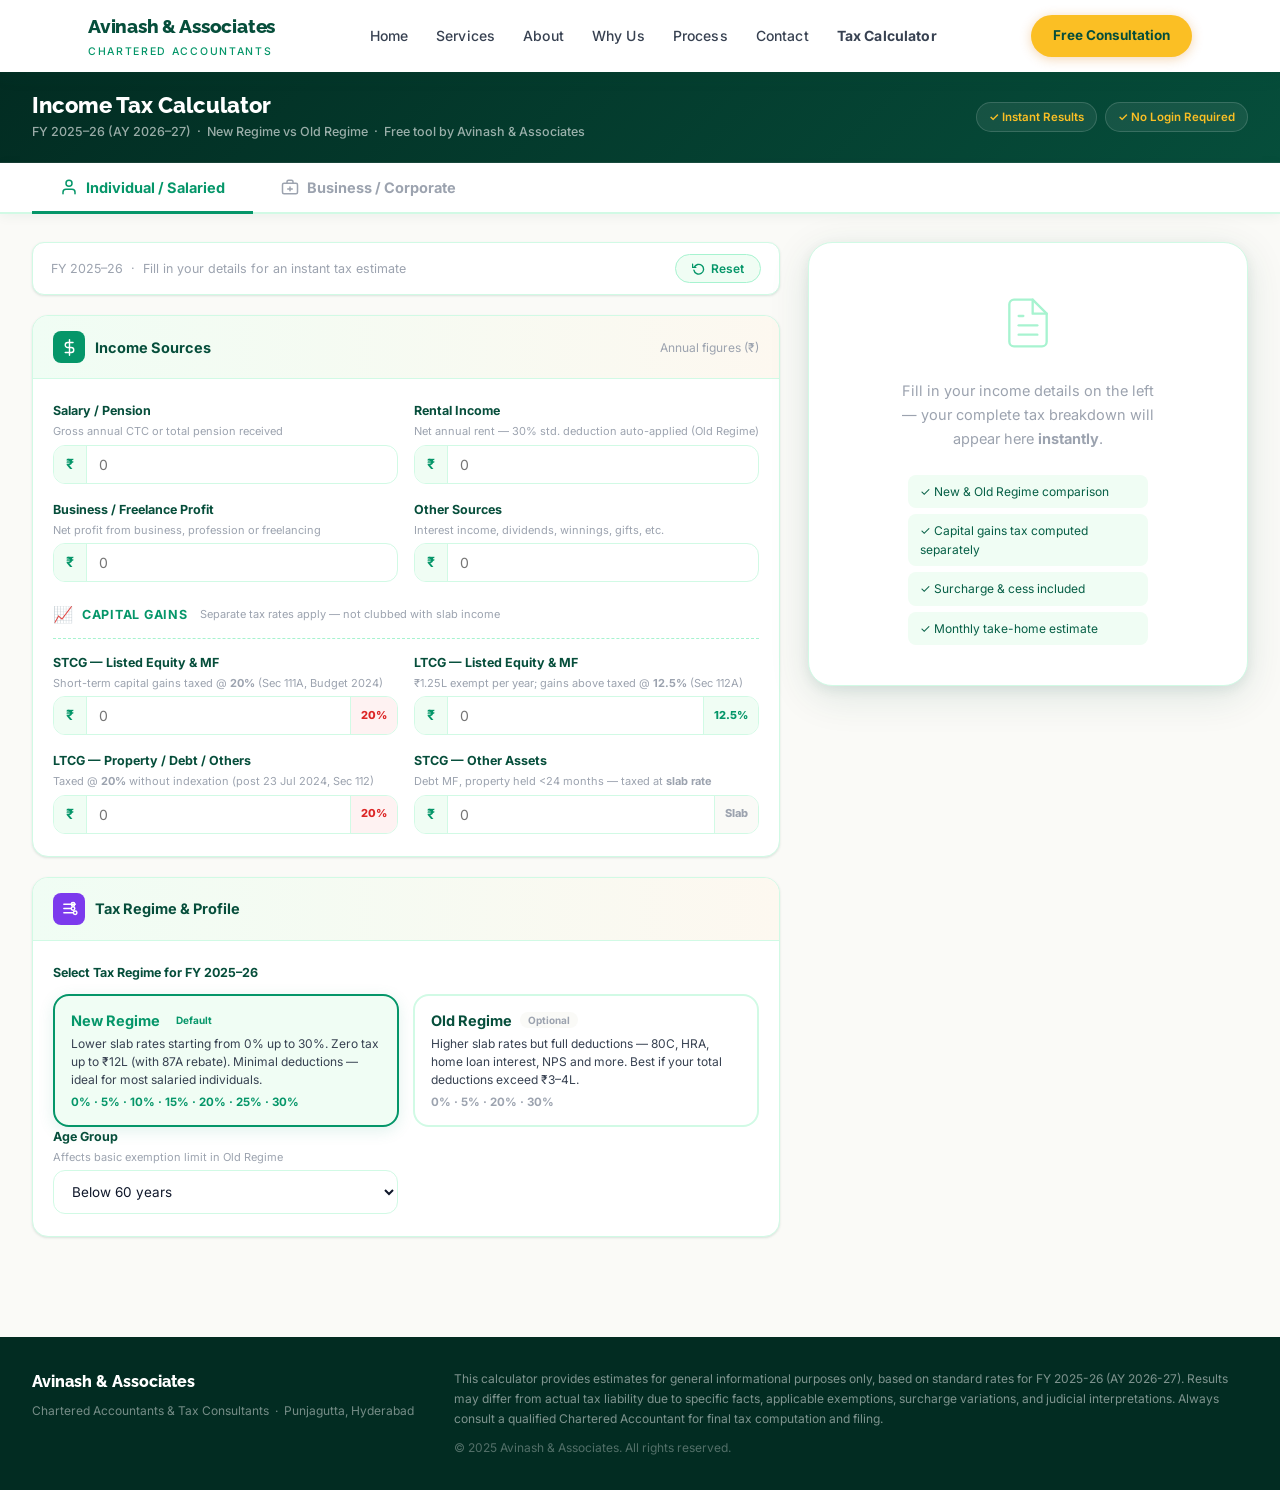
==== commit a6377307: "Beautify tax calculator page — page intro, sticky tabs, alignment - Add dark green page intro banner" ====
--- a/tax-calculator.html
+++ b/tax-calculator.html
@@ -100,6 +100,20 @@
   <!-- ===== MAIN CONTENT ===== -->
   <main class="tc-main" id="main-content">
 
+    <!-- Page Intro -->
+    <div class="tc-page-intro">
+      <div class="tc-page-intro-inner">
+        <div class="tc-page-intro-left">
+          <h1 class="tc-page-title">Income Tax Calculator</h1>
+          <p class="tc-page-sub">FY 2025–26 (AY 2026–27) &nbsp;·&nbsp; New Regime vs Old Regime &nbsp;·&nbsp; Free tool by Avinash &amp; Associates</p>
+        </div>
+        <div class="tc-page-intro-right">
+          <span class="tc-pi-badge">✓ Instant Results</span>
+          <span class="tc-pi-badge">✓ No Login Required</span>
+        </div>
+      </div>
+    </div>
+
     <!-- Main Tab Row -->
     <div class="tc-tabs-bar">
       <div class="tc-tabs-inner">
--- a/tax-calculator.css
+++ b/tax-calculator.css
@@ -37,7 +37,7 @@
   align-items: start;
 }
 .tc-form-col { display: flex; flex-direction: column; gap: 20px; }
-.tc-result-col { position: sticky; top: 80px; }
+.tc-result-col { position: sticky; top: 132px; }
 
 /* ── HEADER ────────────────────────────────────────────────── */
 .tc-header {
@@ -128,6 +128,30 @@
 /* ── MAIN ──────────────────────────────────────────────────── */
 .tc-main { flex: 1; padding-top: 72px; padding-bottom: 60px; }
 
+/* Page intro */
+.tc-page-intro {
+  background: linear-gradient(135deg, var(--primary-dark, #022C22) 0%, var(--primary, #064E3B) 100%);
+  border-bottom: 1px solid rgba(255,255,255,.08);
+}
+.tc-page-intro-inner {
+  max-width: 1300px; margin: 0 auto; padding: 20px 32px;
+  display: flex; align-items: center; justify-content: space-between; gap: 16px;
+  flex-wrap: wrap;
+}
+.tc-page-title {
+  font-family: 'Raleway', sans-serif; font-size: 22px; font-weight: 800;
+  color: #fff; margin-bottom: 4px; line-height: 1.2;
+}
+.tc-page-sub {
+  font-size: 12.5px; color: rgba(255,255,255,.6); font-weight: 500;
+}
+.tc-page-intro-right { display: flex; gap: 8px; flex-wrap: wrap; flex-shrink: 0; }
+.tc-pi-badge {
+  font-size: 11.5px; font-weight: 600; color: var(--gold-vivid, #FBBF24);
+  background: rgba(255,255,255,.07); border: 1px solid rgba(255,255,255,.15);
+  padding: 5px 12px; border-radius: var(--r-full, 9999px);
+}
+
 /* Tabs bar */
 .tc-tabs-bar {
   background: #fff;
@@ -150,18 +174,19 @@
 .tc-mtab:hover { color: var(--primary, #064E3B); }
 .tc-mtab.active { color: var(--accent, #059669); border-bottom-color: var(--accent, #059669); }
 
-.tc-panel { padding: 32px 0; }
+.tc-panel { padding: 28px 0 40px; }
 
 /* Reset bar */
 .tc-reset-bar {
   display: flex; align-items: center; justify-content: space-between;
-  padding: 10px 16px; border-radius: var(--r-lg, 12px);
+  padding: 11px 18px; border-radius: var(--r-lg, 12px);
   background: #fff; border: 1.5px solid var(--border, #D1FAE5);
   font-size: 12.5px; color: var(--text-muted, #9CA3AF);
+  box-shadow: var(--shadow-sm, 0 1px 3px rgba(6,78,59,.06));
 }
 .tc-reset-btn {
   display: flex; align-items: center; gap: 6px;
-  padding: 6px 14px; border-radius: var(--r-full, 9999px);
+  padding: 6px 16px; border-radius: var(--r-full, 9999px);
   border: 1.5px solid var(--border-mid, #A7F3D0);
   background: var(--light-bg, #F0FDF4);
   font-size: 12px; font-weight: 600; color: var(--accent, #059669);
@@ -504,6 +529,9 @@
   .tc-gauge-meta { align-items: center; }
   .tc-tabs-inner { padding: 0 16px; }
   .tc-footer-inner { flex-direction: column; gap: 20px; padding: 0 16px; }
+  .tc-page-intro-inner { padding: 16px; }
+  .tc-page-title { font-size: 18px; }
+  .tc-page-intro-right { display: none; }
 }
 @media (max-width: 480px) {
   .tc-mtab { padding: 13px 14px; font-size: 13px; }
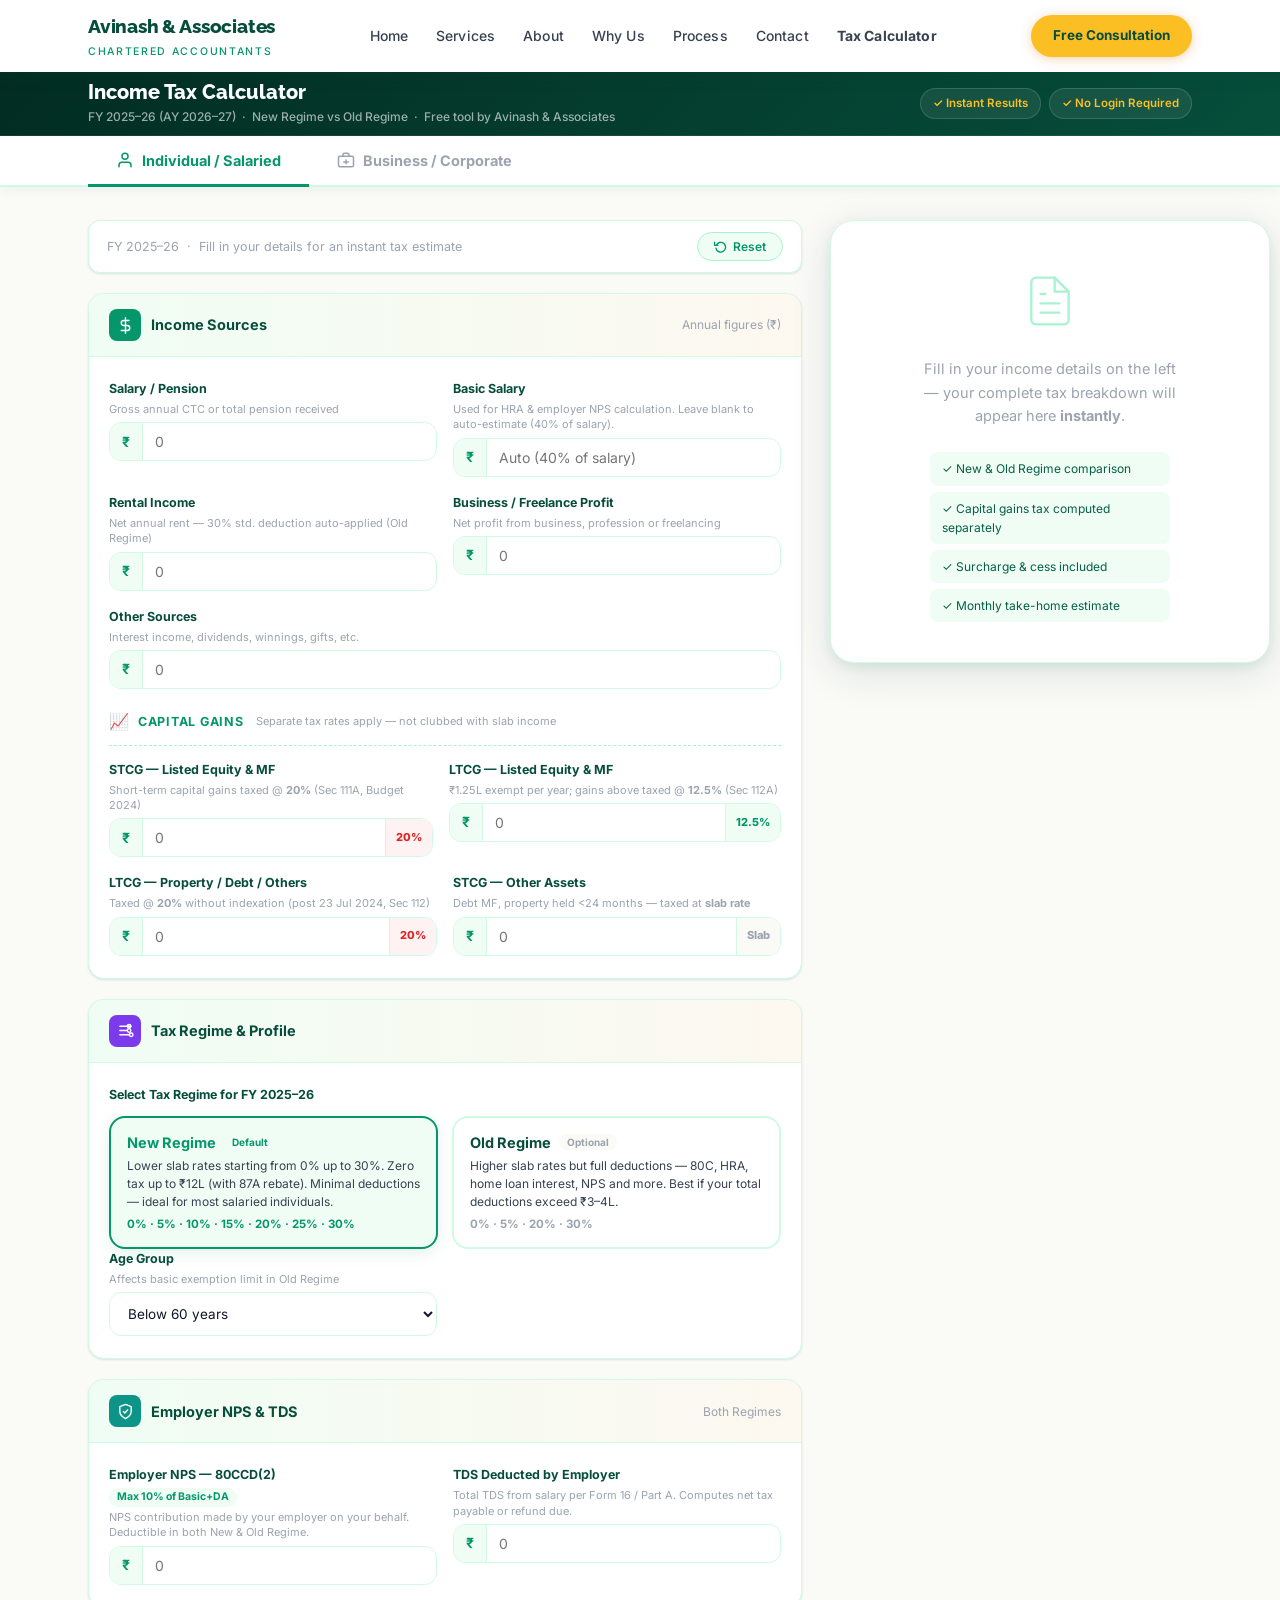
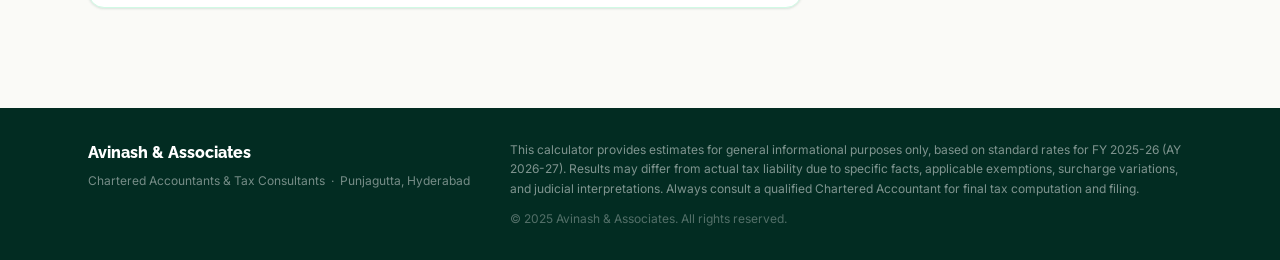
==== commit b5609b42: "feat: overhaul tax calculator with accurate engine & full UX Tax Engine (tax-engine.js): - Fixed std" ====
--- a/tax-calculator.html
+++ b/tax-calculator.html
@@ -162,20 +162,28 @@
                   <div class="tc-ibox"><span class="tc-pre">₹</span><input type="number" class="tc-num" id="i-salary" placeholder="0" min="0" inputmode="numeric"></div>
                 </div>
                 <div class="tc-field">
+                  <label class="tc-lbl" for="i-basic">Basic Salary
+                    <span class="tc-hint">Used for HRA &amp; employer NPS calculation. Leave blank to auto-estimate (40% of salary).</span>
+                  </label>
+                  <div class="tc-ibox"><span class="tc-pre">₹</span><input type="number" class="tc-num" id="i-basic" placeholder="Auto (40% of salary)" min="0" inputmode="numeric"></div>
+                </div>
+              </div>
+              <div class="tc-row2">
+                <div class="tc-field">
                   <label class="tc-lbl" for="i-rent">Rental Income
                     <span class="tc-hint">Net annual rent — 30% std. deduction auto-applied (Old Regime)</span>
                   </label>
                   <div class="tc-ibox"><span class="tc-pre">₹</span><input type="number" class="tc-num" id="i-rent" placeholder="0" min="0" inputmode="numeric"></div>
                 </div>
-              </div>
-              <div class="tc-row2">
                 <div class="tc-field">
                   <label class="tc-lbl" for="i-business">Business / Freelance Profit
                     <span class="tc-hint">Net profit from business, profession or freelancing</span>
                   </label>
                   <div class="tc-ibox"><span class="tc-pre">₹</span><input type="number" class="tc-num" id="i-business" placeholder="0" min="0" inputmode="numeric"></div>
                 </div>
-                <div class="tc-field">
+              </div>
+              <div class="tc-row2">
+                <div class="tc-field tc-field-full">
                   <label class="tc-lbl" for="i-other">Other Sources
                     <span class="tc-hint">Interest income, dividends, winnings, gifts, etc.</span>
                   </label>
@@ -315,18 +323,49 @@
                     <span class="tc-hint">Premium for dependent parents. ₹50K cap if parents are senior citizens.</span>
                   </label>
                   <div class="tc-ibox"><span class="tc-pre">₹</span><input type="number" class="tc-num" id="i-80d-par" placeholder="0" min="0" inputmode="numeric"></div>
-                </div>
-              </div>
-
-              <div class="tc-ded-section-title">Salary &amp; Property Deductions</div>
-              <div class="tc-row2">
-                <div class="tc-field">
-                  <label class="tc-lbl" for="i-hra">HRA Exemption
-                    <span class="tc-hint">Enter the actual exempt HRA amount (minimum of actual HRA, 40%/50% of basic, and rent − 10% of basic)</span>
-                  </label>
-                  <div class="tc-ibox"><span class="tc-pre">₹</span><input type="number" class="tc-num" id="i-hra" placeholder="0" min="0" inputmode="numeric"></div>
-                </div>
-                <div class="tc-field">
+                  <div class="tc-chk-row">
+                    <label class="tc-chk-label" for="i-par-senior">
+                      <input type="checkbox" id="i-par-senior" class="tc-chk">
+                      Parents are senior citizens (60+) — ₹50,000 limit applies
+                    </label>
+                  </div>
+                </div>
+              </div>
+
+              <div class="tc-ded-section-title">HRA &amp; Property Deductions</div>
+              <div class="tc-hra-calc-box">
+                <div class="tc-hra-heading">
+                  <span>🏠 HRA Exemption — Auto Computed (Sec 10(13A))</span>
+                  <span class="tc-hra-formula">Exempt = Min(HRA received, Rent − 10% basic, 50%/40% of basic for metro/non-metro)</span>
+                </div>
+                <div class="tc-row2">
+                  <div class="tc-field">
+                    <label class="tc-lbl" for="i-hra-received">HRA Received from Employer
+                      <span class="tc-hint">Annual HRA component shown in your salary slip / Form 16</span>
+                    </label>
+                    <div class="tc-ibox"><span class="tc-pre">₹</span><input type="number" class="tc-num" id="i-hra-received" placeholder="0" min="0" inputmode="numeric"></div>
+                  </div>
+                  <div class="tc-field">
+                    <label class="tc-lbl" for="i-rent-paid">Annual Rent Paid
+                      <span class="tc-hint">Total rent paid during the year (must exceed 10% of basic for any exemption)</span>
+                    </label>
+                    <div class="tc-ibox"><span class="tc-pre">₹</span><input type="number" class="tc-num" id="i-rent-paid" placeholder="0" min="0" inputmode="numeric"></div>
+                  </div>
+                </div>
+                <div class="tc-row2" style="margin-bottom:0">
+                  <div class="tc-field tc-field-full">
+                    <label class="tc-lbl" for="i-city-type">City Type
+                      <span class="tc-hint">Metro cities (Mumbai, Delhi, Chennai, Kolkata) get 50% of basic; all other cities get 40%</span>
+                    </label>
+                    <select class="tc-sel" id="i-city-type">
+                      <option value="non-metro">Non-Metro City — 40% of Basic</option>
+                      <option value="metro">Metro City (Mumbai, Delhi, Chennai, Kolkata) — 50% of Basic</option>
+                    </select>
+                  </div>
+                </div>
+              </div>
+              <div class="tc-row2" style="margin-bottom:0">
+                <div class="tc-field tc-field-full">
                   <label class="tc-lbl" for="i-homeloan">Home Loan Interest — Sec 24(b)
                     <span class="tc-cap-tag">Max ₹2,00,000</span>
                     <span class="tc-hint">Interest paid on home loan for self-occupied property</span>
@@ -348,6 +387,34 @@
                     <span class="tc-hint">Donations u/s 80G, Leave Travel Allowance, professional tax paid, etc.</span>
                   </label>
                   <div class="tc-ibox"><span class="tc-pre">₹</span><input type="number" class="tc-num" id="i-other-ded" placeholder="0" min="0" inputmode="numeric"></div>
+                </div>
+              </div>
+            </div>
+          </div>
+
+          <!-- ── Group 4: Employer NPS & TDS (Both Regimes) ── -->
+          <div class="tc-group" id="tc-nps-grp">
+            <div class="tc-ghd">
+              <span class="tc-gicon tc-gicon-teal">
+                <svg width="17" height="17" viewBox="0 0 24 24" fill="none" stroke="currentColor" stroke-width="2" stroke-linecap="round" stroke-linejoin="round" aria-hidden="true"><path d="M12 22s8-4 8-10V5l-8-3-8 3v7c0 6 8 10 8 10z"/><polyline points="9 12 11 14 15 10"/></svg>
+              </span>
+              <span class="tc-gtitle">Employer NPS &amp; TDS</span>
+              <span class="tc-gnote">Both Regimes</span>
+            </div>
+            <div class="tc-gbody">
+              <div class="tc-row2">
+                <div class="tc-field">
+                  <label class="tc-lbl" for="i-80ccd2">Employer NPS — 80CCD(2)
+                    <span class="tc-cap-tag">Max 10% of Basic+DA</span>
+                    <span class="tc-hint">NPS contribution made by your employer on your behalf. Deductible in both New &amp; Old Regime.</span>
+                  </label>
+                  <div class="tc-ibox"><span class="tc-pre">₹</span><input type="number" class="tc-num" id="i-80ccd2" placeholder="0" min="0" inputmode="numeric"></div>
+                </div>
+                <div class="tc-field">
+                  <label class="tc-lbl" for="i-tds">TDS Deducted by Employer
+                    <span class="tc-hint">Total TDS from salary per Form 16 / Part A. Computes net tax payable or refund due.</span>
+                  </label>
+                  <div class="tc-ibox"><span class="tc-pre">₹</span><input type="number" class="tc-num" id="i-tds" placeholder="0" min="0" inputmode="numeric"></div>
                 </div>
               </div>
             </div>
@@ -410,12 +477,18 @@
                 </div>
               </div>
 
+              <!-- Recommendation card -->
+              <div id="ind-recommendation"></div>
+
               <!-- Breakdown -->
               <div class="tc-section-title">Tax Breakdown</div>
               <div class="tc-breakdown" id="ind-breakdown"></div>
 
               <!-- Regime comparison -->
-              <div class="tc-comp-section" id="ind-comparison"></div>
+              <div id="ind-comparison"></div>
+
+              <!-- Advance Tax Schedule -->
+              <div id="ind-adv-section" style="display:none"></div>
 
               <!-- Disclaimer + CTA -->
               <div class="tc-result-footer">
--- a/tax-calculator.css
+++ b/tax-calculator.css
@@ -29,15 +29,15 @@
 
 /* ── Layout container ─────────────────────────────────────── */
 .tc-layout {
-  max-width: 1300px; width: 100%;
-  margin: 0 auto; padding: 0 32px;
+  max-width: 1200px; width: 100%;
+  margin: 0 auto; padding: 0 48px;
   display: grid;
   grid-template-columns: 1fr 440px;
   gap: 28px;
   align-items: start;
 }
 .tc-form-col { display: flex; flex-direction: column; gap: 20px; }
-.tc-result-col { position: sticky; top: 132px; }
+.tc-result-col { position: sticky; top: 204px; }
 
 /* ── HEADER ────────────────────────────────────────────────── */
 .tc-header {
@@ -47,8 +47,8 @@
   box-shadow: 0 2px 20px rgba(2,44,34,.3);
 }
 .tc-header-inner {
-  max-width: 1300px; width: 100%; margin: 0 auto;
-  padding: 0 32px; height: 60px;
+  max-width: 1200px; width: 100%; margin: 0 auto;
+  padding: 0 48px; height: 60px;
   display: flex; align-items: center; justify-content: space-between; gap: 20px;
 }
 .tc-logo {
@@ -126,24 +126,26 @@
 .tc-hero-wave svg { width: 100%; display: block; }
 
 /* ── MAIN ──────────────────────────────────────────────────── */
-.tc-main { flex: 1; padding-top: 72px; padding-bottom: 60px; }
-
-/* Page intro */
+.tc-main { flex: 1; padding-top: 192px; padding-bottom: 60px; } /* 72 navbar + 64 intro + 52 tabs + 4 gap */
+
+/* Page intro — fixed just below navbar */
 .tc-page-intro {
   background: linear-gradient(135deg, var(--primary-dark, #022C22) 0%, var(--primary, #064E3B) 100%);
   border-bottom: 1px solid rgba(255,255,255,.08);
+  position: fixed; top: 72px; left: 0; right: 0; z-index: 98;
+  height: 64px;
 }
 .tc-page-intro-inner {
-  max-width: 1300px; margin: 0 auto; padding: 20px 32px;
+  max-width: 1200px; margin: 0 auto; padding: 0 48px;
+  height: 100%;
   display: flex; align-items: center; justify-content: space-between; gap: 16px;
-  flex-wrap: wrap;
 }
 .tc-page-title {
-  font-family: 'Raleway', sans-serif; font-size: 22px; font-weight: 800;
-  color: #fff; margin-bottom: 4px; line-height: 1.2;
+  font-family: 'Raleway', sans-serif; font-size: 20px; font-weight: 800;
+  color: #fff; margin-bottom: 3px; line-height: 1.2;
 }
 .tc-page-sub {
-  font-size: 12.5px; color: rgba(255,255,255,.6); font-weight: 500;
+  font-size: 12px; color: rgba(255,255,255,.6); font-weight: 500;
 }
 .tc-page-intro-right { display: flex; gap: 8px; flex-wrap: wrap; flex-shrink: 0; }
 .tc-pi-badge {
@@ -152,15 +154,15 @@
   padding: 5px 12px; border-radius: var(--r-full, 9999px);
 }
 
-/* Tabs bar */
+/* Tabs bar — fixed just below page intro (72px navbar + 64px intro) */
 .tc-tabs-bar {
   background: #fff;
   border-bottom: 2px solid var(--border, #D1FAE5);
-  position: sticky; top: 72px; z-index: 99;
+  position: fixed; top: 136px; left: 0; right: 0; z-index: 97;
   box-shadow: 0 2px 12px rgba(6,78,59,.06);
 }
 .tc-tabs-inner {
-  max-width: 1300px; margin: 0 auto; padding: 0 32px;
+  max-width: 1200px; margin: 0 auto; padding: 0 48px;
   display: flex; gap: 0;
 }
 .tc-mtab {
@@ -497,7 +499,7 @@
   padding: 32px 0;
 }
 .tc-footer-inner {
-  max-width: 1300px; margin: 0 auto; padding: 0 32px;
+  max-width: 1200px; margin: 0 auto; padding: 0 48px;
   display: flex; gap: 40px; align-items: flex-start;
 }
 .tc-footer-logo {
@@ -508,6 +510,64 @@
 .tc-footer-right { flex: 1; }
 .tc-footer-disc { font-size: 12px; line-height: 1.65; margin-bottom: 10px; opacity: .7; }
 .tc-footer-right p:last-child { font-size: 12px; opacity: .45; }
+
+/* ── TEAL ICON (Employer NPS group) ──────────────────────── */
+.tc-gicon-teal { background: #0d9488; }
+
+/* ── RECOMMENDATION CARD ─────────────────────────────────── */
+.tc-rec-card {
+  display: flex; align-items: flex-start; gap: 12px;
+  padding: 14px 16px; border-radius: var(--r-lg, 12px);
+  border: 1.5px solid; margin-bottom: 16px;
+}
+.tc-rec-good    { background: #f0fdf4; border-color: #86efac; }
+.tc-rec-switch  { background: #fffbeb; border-color: #fde68a; }
+.tc-rec-neutral { background: var(--off-white, #FAFAF7); border-color: var(--border, #D1FAE5); }
+.tc-rec-icon {
+  width: 32px; height: 32px; border-radius: 50%;
+  display: flex; align-items: center; justify-content: center;
+  flex-shrink: 0; font-size: 15px; font-weight: 700;
+}
+.tc-rec-good   .tc-rec-icon { background: #bbf7d0; color: #15803d; }
+.tc-rec-switch .tc-rec-icon { background: #fde68a; color: #92400e; }
+.tc-rec-neutral .tc-rec-icon { background: var(--border, #D1FAE5); color: var(--text-muted); }
+.tc-rec-body { display: flex; flex-direction: column; gap: 3px; flex: 1; }
+.tc-rec-body strong { font-size: 13.5px; color: var(--primary, #064E3B); }
+.tc-rec-body span   { font-size: 12.5px; color: var(--text-body, #374151); line-height: 1.5; }
+
+/* ── TDS SECTION IN BREAKDOWN ────────────────────────────── */
+.tc-tds-section {
+  margin-top: 12px; padding-top: 12px;
+  border-top: 2px dashed var(--border-mid, #A7F3D0);
+}
+.tc-brow-refund .tc-brow-val { color: var(--accent, #059669) !important; font-size: 17px; }
+.tc-brow-net    .tc-brow-val { color: var(--gold, #D97706) !important; font-size: 17px; }
+
+/* ── HRA AUTO CALCULATOR BOX ─────────────────────────────── */
+.tc-hra-calc-box {
+  background: #f0fdf4; border-radius: var(--r-lg, 12px);
+  border: 1.5px solid var(--border-mid, #A7F3D0); padding: 16px;
+  margin-bottom: 16px;
+}
+.tc-hra-heading {
+  display: flex; flex-direction: column; gap: 3px;
+  margin-bottom: 14px; padding-bottom: 10px;
+  border-bottom: 1.5px dashed var(--border-mid, #A7F3D0);
+  font-size: 13px; font-weight: 700; color: var(--primary, #064E3B);
+}
+.tc-hra-formula { font-size: 11px; font-weight: 400; color: var(--text-muted); font-style: italic; }
+
+/* ── PARENTS SENIOR CHECKBOX ─────────────────────────────── */
+.tc-chk-row { margin-top: 8px; }
+.tc-chk-label {
+  display: flex; align-items: center; gap: 8px;
+  font-size: 12px; font-weight: 600; color: var(--primary, #064E3B);
+  cursor: pointer; user-select: none;
+}
+.tc-chk {
+  width: 16px; height: 16px; flex-shrink: 0;
+  accent-color: var(--accent, #059669); cursor: pointer;
+}
 
 /* ── RESPONSIVE ────────────────────────────────────────────── */
 @media (max-width: 1100px) {
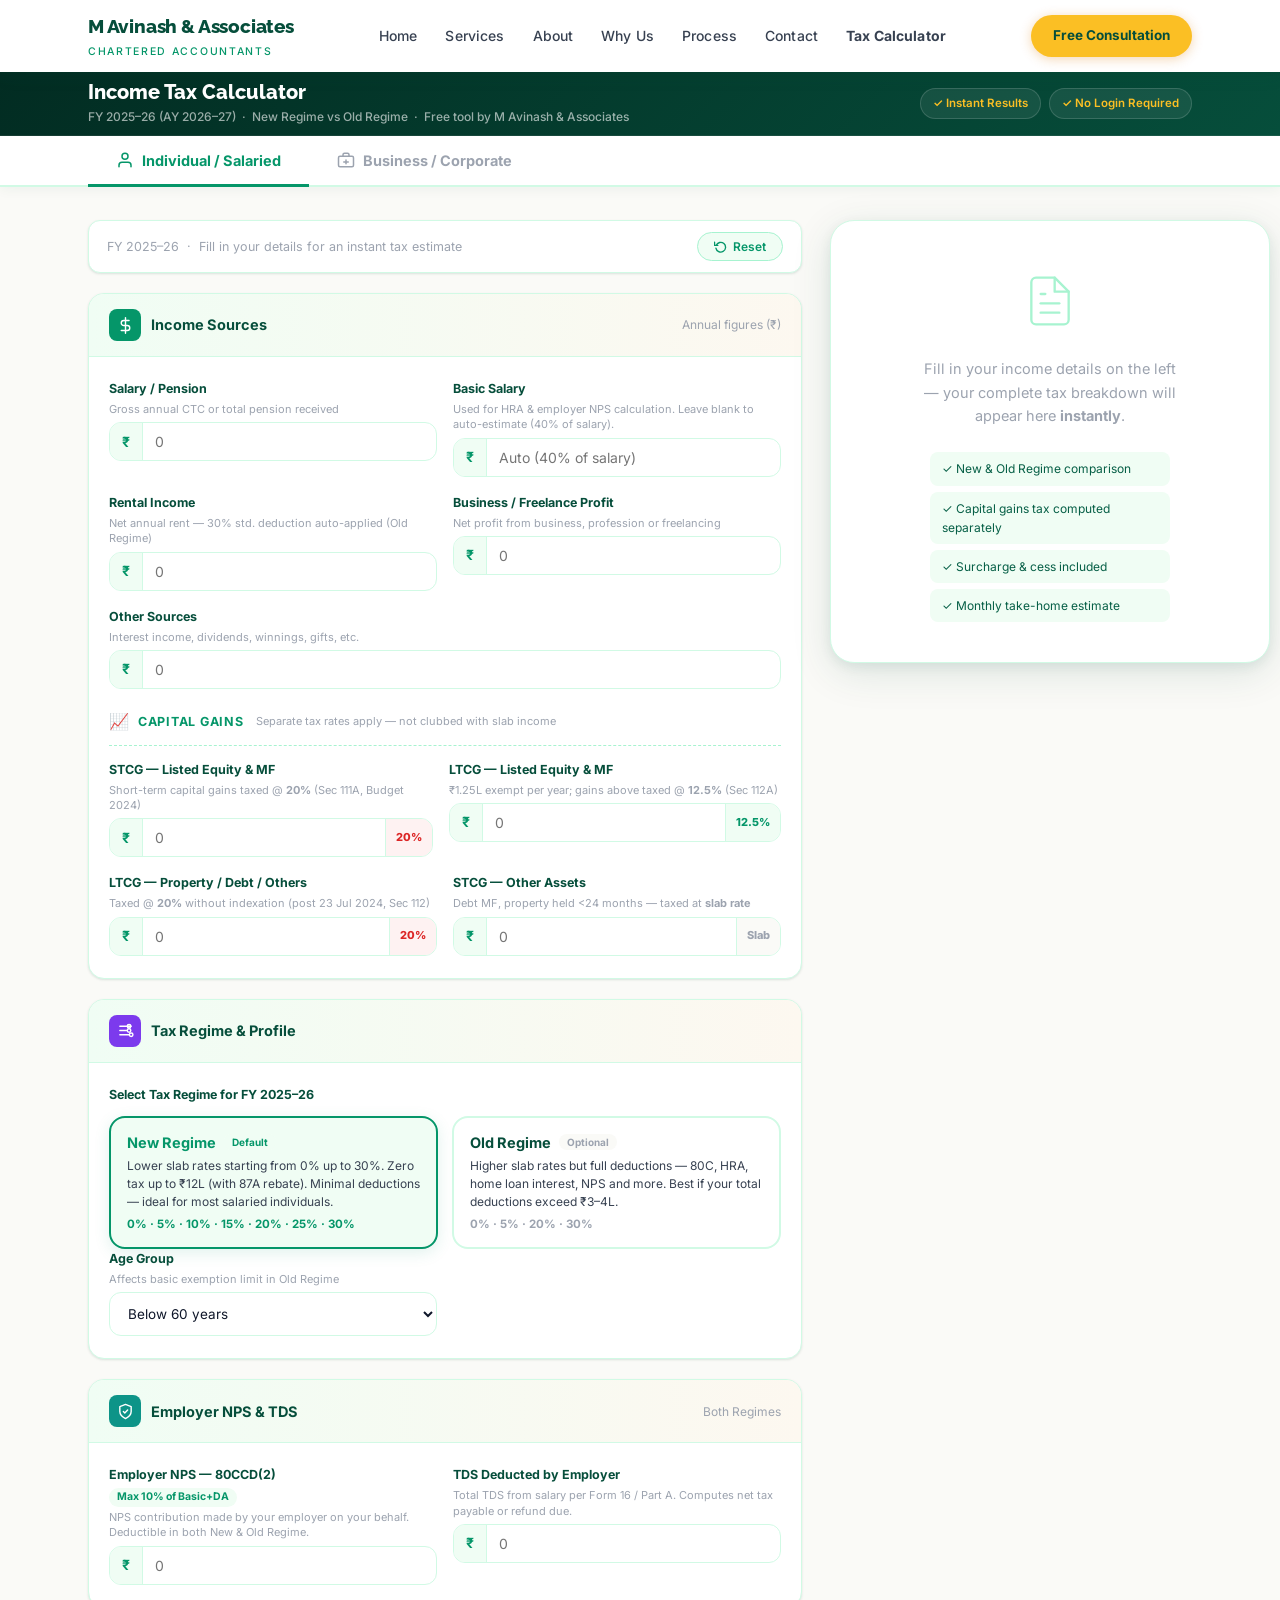
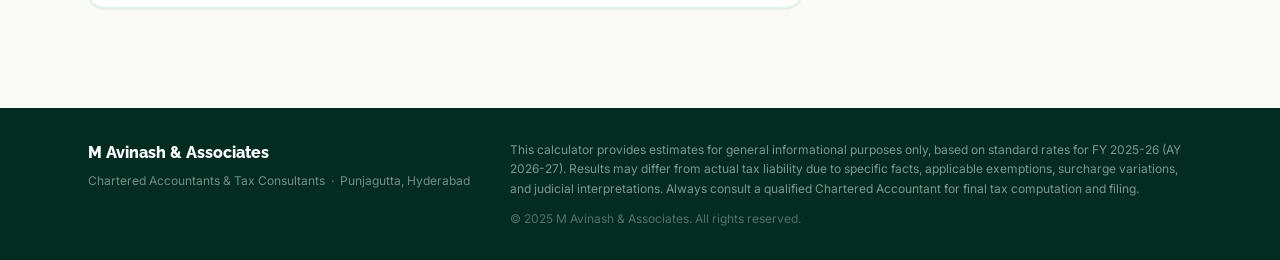
==== commit 2e059f57: "feat: apply 9 content updates per client brief Branding: - Firm name updated to "M Avinash & Associa" ====
--- a/tax-calculator.html
+++ b/tax-calculator.html
@@ -3,23 +3,23 @@
 <head>
   <meta charset="UTF-8">
   <meta name="viewport" content="width=device-width, initial-scale=1.0, viewport-fit=cover">
-  <title>Free Income Tax Calculator FY 2025-26 | New &amp; Old Regime | Avinash &amp; Associates</title>
-  <meta name="description" content="Free Income Tax Calculator for FY 2025-26 (AY 2026-27). Compare New Regime vs Old Regime tax instantly. Covers salary, capital gains, business income, HRA &amp; deductions. By Avinash &amp; Associates, Hyderabad CAs.">
+  <title>Free Income Tax Calculator FY 2025-26 | New &amp; Old Regime | M Avinash &amp; Associates</title>
+  <meta name="description" content="Free Income Tax Calculator for FY 2025-26 (AY 2026-27). Compare New Regime vs Old Regime tax instantly. Covers salary, capital gains, business income, HRA &amp; deductions. By M Avinash &amp; Associates, Hyderabad CAs.">
   <meta name="keywords" content="income tax calculator FY 2025-26, income tax calculator AY 2026-27, new regime vs old regime calculator, ITR calculator India, tax calculator Hyderabad, CA tax calculator, free tax calculator India">
   <meta name="robots" content="index, follow">
-  <link rel="canonical" href="https://avinashandassociates.com/tax-calculator.html">
+  <link rel="canonical" href="https://avinashandassociates.com/tax-calculator">
   <!-- Open Graph -->
   <meta property="og:type" content="website">
-  <meta property="og:url" content="https://avinashandassociates.com/tax-calculator.html">
-  <meta property="og:site_name" content="Avinash &amp; Associates">
+  <meta property="og:url" content="https://avinashandassociates.com/tax-calculator">
+  <meta property="og:site_name" content="M Avinash &amp; Associates">
   <meta property="og:locale" content="en_IN">
   <meta property="og:title" content="Free Income Tax Calculator FY 2025-26 | New &amp; Old Regime">
-  <meta property="og:description" content="Calculate your income tax for FY 2025-26 instantly. Compare New Regime vs Old Regime, see deductions, and plan your taxes. Free tool by Avinash &amp; Associates, Hyderabad CAs.">
+  <meta property="og:description" content="Calculate your income tax for FY 2025-26 instantly. Compare New Regime vs Old Regime, see deductions, and plan your taxes. Free tool by M Avinash &amp; Associates, Hyderabad CAs.">
   <meta property="og:image" content="https://avinashandassociates.com/images/og-image.jpg">
   <!-- Twitter Card -->
   <meta name="twitter:card" content="summary_large_image">
   <meta name="twitter:title" content="Free Income Tax Calculator FY 2025-26 | New &amp; Old Regime">
-  <meta name="twitter:description" content="Calculate your income tax for FY 2025-26 instantly. Compare New Regime vs Old Regime. Free tool by Avinash &amp; Associates, Hyderabad.">
+  <meta name="twitter:description" content="Calculate your income tax for FY 2025-26 instantly. Compare New Regime vs Old Regime. Free tool by M Avinash &amp; Associates, Hyderabad.">
   <meta name="twitter:image" content="https://avinashandassociates.com/images/og-image.jpg">
   <meta name="theme-color" content="#2563EB">
   <script type="application/ld+json">
@@ -28,13 +28,13 @@
     "@type": "WebApplication",
     "name": "Income Tax Calculator FY 2025-26",
     "description": "Free online income tax calculator for FY 2025-26 (AY 2026-27). Compare New Regime vs Old Regime tax liability instantly.",
-    "url": "https://avinashandassociates.com/tax-calculator.html",
+    "url": "https://avinashandassociates.com/tax-calculator",
     "applicationCategory": "FinanceApplication",
     "operatingSystem": "Any",
     "offers": {"@type": "Offer", "price": "0", "priceCurrency": "INR"},
     "author": {
       "@type": "Organization",
-      "name": "Avinash & Associates",
+      "name": "M Avinash & Associates",
       "url": "https://avinashandassociates.com"
     }
   }
@@ -49,6 +49,7 @@
   <link rel="stylesheet" href="css/variables.css">
   <link rel="stylesheet" href="css/base.css">
   <link rel="stylesheet" href="css/nav.css">
+  <link rel="stylesheet" href="css/responsive.css">
   <!-- Calculator-specific styles -->
   <link rel="stylesheet" href="tax-calculator.css">
 </head>
@@ -59,7 +60,7 @@
     <div class="nav-inner">
       <div class="nav-logo">
         <a href="index.html" class="nav-logo-link">
-          <span class="nav-firm-name">Avinash &amp; Associates</span>
+          <span class="nav-firm-name">M Avinash &amp; Associates</span>
           <span class="nav-firm-type">Chartered Accountants</span>
         </a>
       </div>
@@ -70,7 +71,7 @@
         <li><a href="index.html#why-us" class="nav-link">Why Us</a></li>
         <li><a href="index.html#process" class="nav-link">Process</a></li>
         <li><a href="index.html#contact" class="nav-link">Contact</a></li>
-        <li><a href="tax-calculator.html" class="nav-link nav-link-calc active">Tax Calculator</a></li>
+        <li><a href="tax-calculator" class="nav-link nav-link-calc active">Tax Calculator</a></li>
       </ul>
       <div class="nav-right">
         <a href="index.html#contact" class="btn-consultation">Free Consultation</a>
@@ -92,7 +93,7 @@
       <li><a href="index.html#why-us" class="mobile-nav-link" style="--i:3">Why Us</a></li>
       <li><a href="index.html#process" class="mobile-nav-link" style="--i:4">Process</a></li>
       <li><a href="index.html#contact" class="mobile-nav-link" style="--i:5">Contact</a></li>
-      <li><a href="tax-calculator.html" class="mobile-nav-link" style="--i:6">Tax Calculator</a></li>
+      <li><a href="tax-calculator" class="mobile-nav-link" style="--i:6">Tax Calculator</a></li>
     </ul>
     <a href="index.html#contact" class="mobile-cta-btn">Free Consultation</a>
   </div>
@@ -105,7 +106,7 @@
       <div class="tc-page-intro-inner">
         <div class="tc-page-intro-left">
           <h1 class="tc-page-title">Income Tax Calculator</h1>
-          <p class="tc-page-sub">FY 2025–26 (AY 2026–27) &nbsp;·&nbsp; New Regime vs Old Regime &nbsp;·&nbsp; Free tool by Avinash &amp; Associates</p>
+          <p class="tc-page-sub">FY 2025–26 (AY 2026–27) &nbsp;·&nbsp; New Regime vs Old Regime &nbsp;·&nbsp; Free tool by M Avinash &amp; Associates</p>
         </div>
         <div class="tc-page-intro-right">
           <span class="tc-pi-badge">✓ Instant Results</span>
@@ -680,12 +681,12 @@
   <footer class="tc-footer">
     <div class="tc-footer-inner">
       <div class="tc-footer-left">
-        <a href="index.html" class="tc-footer-logo">Avinash &amp; Associates</a>
+        <a href="index.html" class="tc-footer-logo">M Avinash &amp; Associates</a>
         <p>Chartered Accountants &amp; Tax Consultants &nbsp;·&nbsp; Punjagutta, Hyderabad</p>
       </div>
       <div class="tc-footer-right">
         <p class="tc-footer-disc">This calculator provides estimates for general informational purposes only, based on standard rates for FY 2025-26 (AY 2026-27). Results may differ from actual tax liability due to specific facts, applicable exemptions, surcharge variations, and judicial interpretations. Always consult a qualified Chartered Accountant for final tax computation and filing.</p>
-        <p>&copy; 2025 Avinash &amp; Associates. All rights reserved.</p>
+        <p>&copy; 2025 M Avinash &amp; Associates. All rights reserved.</p>
       </div>
     </div>
   </footer>
--- a/css/responsive.css
+++ b/css/responsive.css
@@ -0,0 +1,193 @@
+/* ============================================================
+   AVINASH & ASSOCIATES — css/responsive.css
+   Breakpoints: 1024px, 768px, 480px, 375px
+   ============================================================ */
+
+@media (max-width: 1024px) {
+  .testi-grid { grid-template-columns: 1fr; gap: 16px; }
+  .testi-featured { order: -1; }
+  .services-bento { grid-template-columns: repeat(2, 1fr); }
+  .svc-lg-card { grid-column: span 2; min-height: 190px; }
+  .p-icon-3d { width: 80px; height: 80px; }
+  .p-icon-3d svg { width: 80px; height: 80px; }
+  .p-card { padding: 28px 16px 24px; gap: 10px; }
+  .p-title { font-size: 14px; }
+  .p-arrow { width: 28px; }
+  .p-arrow svg { width: 24px; height: 24px; }
+  .why-container, .about-container { gap: 48px; }
+  .footer-grid { grid-template-columns: 1fr 1fr; }
+  .footer-bottom-row { grid-template-columns: 1fr; text-align: center; }
+  .ft-legal { justify-content: center; }
+}
+
+@media (max-width: 768px) {
+  html { scroll-padding-top: 64px; }
+  .top-bar { display: none; }
+  .navbar { top: 0; height: 64px; }
+  .nav-links, .btn-consultation { display: none; }
+  .hamburger { display: flex; }
+  .nav-inner { padding: 0 20px; }
+  .hero-section { padding-top: 64px; }
+  .hero-container { grid-template-columns: 1fr; padding: 48px 20px 80px; gap: 40px; text-align: center; }
+  .hero-badges { justify-content: center; }
+  .hero-subtext { max-width: none; }
+  .hero-heading { font-size: clamp(2rem, 7vw, 2.8rem); }
+  .hero-ctas { justify-content: center; }
+  .hero-proof { justify-content: center; }
+  .hero-right { order: 2; }
+  .hero-left { order: 1; }
+  .marquee-track { animation-duration: 18s; }
+  .section-wrap { padding: 0 20px; }
+  .services-section, .why-section, .about-section,
+  .process-section, .testi-section, .contact-section { padding: 64px 0; }
+  .services-bento { grid-template-columns: repeat(2, 1fr); gap: 12px; }
+  .svc-lg-card { grid-column: span 2; min-height: 170px; padding: 28px 24px; }
+  .slg-name { font-size: 22px; }
+  .slg-illus { width: 100px; height: 100px; }
+  .slg-illus svg { width: 100px; height: 100px; }
+  .stats-strip { padding: 52px 20px; }
+  .stats-inner { display: grid; grid-template-columns: repeat(3, 1fr); gap: 32px; }
+  .stats-vdivider { display: none; }
+  .stat-num-wrap { font-size: 44px; }
+  .stat-suf-val { font-size: 24px; }
+  .mobile-nav-link { font-size: 24px; }
+  .why-container, .about-container { grid-template-columns: 1fr; padding: 0 20px; gap: 40px; }
+  .why-illus { max-width: 320px; margin: 0 auto; }
+  .fc-avail { top: 8px; right: -8px; }
+  .fc-rating { bottom: -8px; left: -8px; }
+  .why-heading, .about-heading { font-size: var(--txt-3xl); }
+  .process-timeline { flex-direction: column; align-items: stretch; gap: 16px; padding: 0 20px; }
+  .process-step { flex-direction: column; align-items: stretch; }
+  .p-arrow { width: 100%; justify-content: center; transform: rotate(90deg); margin: -4px 0; }
+  .p-card { flex-direction: row; text-align: left; padding: 24px 20px; gap: 16px; }
+  .p-icon-3d { width: 72px; height: 72px; flex-shrink: 0; }
+  .p-icon-3d svg { width: 72px; height: 72px; }
+  .p-desc { max-width: none; margin: 0; }
+  .testi-grid { grid-template-columns: 1fr; gap: 16px; }
+  .testi-featured { order: -1; }
+  .testi-deco-q { font-size: 200px; }
+  .contact-grid { grid-template-columns: 1fr; gap: 40px; }
+  .contact-section .section-wrap { padding: 0 20px; }
+  .footer-grid { grid-template-columns: 1fr; gap: 40px; padding: 0 20px; }
+  .footer-divider, .footer-bottom-row { margin: 0; padding: 0 20px; }
+  .footer-bottom-row { grid-template-columns: 1fr; text-align: center; }
+  .ft-legal { justify-content: center; }
+  .float-wa-btn { width: 52px; height: 52px; }
+  .float-wa-wrap {
+    bottom: max(16px, calc(env(safe-area-inset-bottom) + 8px));
+    right: max(16px, calc(env(safe-area-inset-right) + 8px));
+  }
+  .scroll-top-btn {
+    bottom: max(16px, calc(env(safe-area-inset-bottom) + 8px));
+    left: max(16px, calc(env(safe-area-inset-left) + 8px));
+    width: 44px; height: 44px;
+  }
+  .sec-heading, .about-heading, .why-heading { font-size: var(--txt-3xl); }
+  /* Overlay adjusts to mobile navbar height (64px, no top-bar) */
+  .tco-overlay { top: 64px; }
+}
+
+@media (max-width: 480px) {
+  .hero-container { padding: 36px 16px 64px; gap: 32px; }
+  .hero-heading { font-size: clamp(1.75rem, 8vw, 2.4rem); }
+  .hero-subtext { font-size: 15px; }
+  .hero-badge { font-size: 11px; padding: 4px 10px; }
+  .hero-ctas { flex-direction: column; align-items: center; }
+  .btn-hero-gold, .btn-hero-outline { width: 100%; justify-content: center; }
+  .hero-card { padding: 20px 16px; }
+  .hero-svc-card { min-height: 140px; }
+  .hero-svc-illus { width: 110px; }
+  .hero-svc-name { font-size: 15px; }
+  .hero-svc-desc { font-size: 12px; }
+  .marquee-track { animation-duration: 14s; }
+  .services-bento { grid-template-columns: 1fr 1fr; gap: 10px; }
+  .svc-lg-card { grid-column: span 2; flex-direction: column; text-align: center;
+                 min-height: unset; padding: 24px 16px 20px; gap: 12px; }
+  .slg-content { align-items: center; }
+  .slg-name { font-size: 19px; }
+  .slg-desc { font-size: 12.5px; max-width: none; text-align: center; }
+  .slg-illus { width: 80px; height: 80px; }
+  .slg-illus svg { width: 80px; height: 80px; }
+  .svc-sm-card { padding: 20px 12px 18px; gap: 6px; }
+  .ssm-icon { width: 56px; height: 56px; border-radius: 14px; }
+  .ssm-name { font-size: 12.5px; }
+  .ssm-tag { font-size: 10.5px; }
+  .stats-strip { padding: 48px 16px; }
+  .stats-inner { grid-template-columns: 1fr 1fr; gap: 32px; }
+  .stat-num-wrap { font-size: 40px; }
+  .stat-suf-val { font-size: 22px; }
+  .stat-lbl { font-size: 12.5px; }
+  .why-container, .about-container { gap: 28px; }
+  .fc-avail { top: 8px; right: 0; }
+  .fc-rating { bottom: -8px; left: 0; }
+  .about-exp-badge { bottom: -10px; right: -10px; }
+  .why-heading, .about-heading { font-size: clamp(1.5rem, 6vw, 1.875rem); }
+  .process-timeline { gap: 12px; }
+  .p-card { padding: 20px 16px; gap: 12px; }
+  .p-icon-3d { width: 60px; height: 60px; }
+  .p-icon-3d svg { width: 60px; height: 60px; }
+  .p-title { font-size: 14px; }
+  .p-desc { font-size: 12.5px; }
+  .p-label { font-size: 9px; }
+  .testi-card { padding: 24px 18px 20px; gap: 16px; }
+  .testi-avatar { width: 44px; height: 44px; font-size: 14px; }
+  .testi-name { font-size: 13.5px; }
+  .testi-quote { font-size: 14px; line-height: 1.75; }
+  .testi-deco-q { font-size: 160px; top: -20px; }
+  .testi-rating-row { flex-wrap: wrap; }
+  .contact-grid { gap: 28px; }
+  .contact-info-h { font-size: 20px; }
+  .footer-grid { gap: 28px; }
+  .footer-bottom-row { padding: 0 16px; }
+  .sec-heading { font-size: clamp(1.5rem, 6vw, 1.875rem); }
+  .section-wrap { padding: 0 16px; }
+  .section-hdr { margin-bottom: 40px; }
+  .float-wa-btn { width: 48px; height: 48px; }
+  .float-wa-wrap {
+    bottom: max(14px, calc(env(safe-area-inset-bottom) + 6px));
+    right: max(14px, calc(env(safe-area-inset-right) + 6px));
+    gap: 8px;
+  }
+  .scroll-top-btn {
+    bottom: max(14px, calc(env(safe-area-inset-bottom) + 6px));
+    left: max(14px, calc(env(safe-area-inset-left) + 6px));
+    width: 40px; height: 40px;
+  }
+  .services-section, .why-section, .about-section,
+  .process-section, .testi-section, .contact-section { padding: 56px 0; }
+}
+
+/* ── 375px and below (iPhone SE, small phones) ── */
+@media (max-width: 375px) {
+  .section-wrap { padding: 0 12px; }
+  .contact-section .section-wrap { padding: 0 12px; }
+  .hero-container { padding: 28px 12px 56px; }
+  .hero-heading { font-size: clamp(1.6rem, 9vw, 2rem); }
+  .hero-badge { font-size: 10.5px; padding: 3px 9px; }
+  .hero-proof { flex-direction: column; gap: 8px; text-align: center; }
+  .services-bento { grid-template-columns: 1fr; gap: 10px; }
+  .svc-lg-card { grid-column: span 1; }
+  .svc-sm-card { flex-direction: row; text-align: left; padding: 16px 14px; gap: 12px; }
+  .ssm-icon { flex-shrink: 0; margin-bottom: 0; }
+  .ssm-badge { display: none; }
+  .stats-inner { grid-template-columns: 1fr 1fr; gap: 24px; }
+  .stat-num-wrap { font-size: 34px; }
+  .stat-suf-val { font-size: 18px; }
+  .p-card { flex-direction: column; text-align: center; padding: 18px 14px; }
+  .p-icon-3d { width: 56px; height: 56px; margin: 0 auto; }
+  .p-icon-3d svg { width: 56px; height: 56px; }
+  .p-content { text-align: center; }
+  .p-desc { text-align: center; }
+  .testi-card { padding: 20px 14px; }
+  .testi-top { gap: 10px; }
+  .testi-avatar { width: 40px; height: 40px; font-size: 13px; }
+  .testi-quote { font-size: 13.5px; }
+  .sec-heading { font-size: clamp(1.35rem, 7vw, 1.65rem); }
+  .why-heading, .about-heading { font-size: clamp(1.35rem, 7vw, 1.65rem); }
+  .eyebrow { font-size: 9.5px; }
+  .footer-grid { padding: 0 12px; gap: 24px; }
+  .footer-divider, .footer-bottom-row { padding: 0 12px; }
+  .mobile-nav-link { font-size: 22px; }
+  .services-section, .why-section, .about-section,
+  .process-section, .testi-section, .contact-section { padding: 48px 0; }
+}
--- a/tax-calculator.css
+++ b/tax-calculator.css
@@ -576,22 +576,27 @@
   .tc-rcard { max-width: 600px; margin: 0 auto; }
 }
 @media (max-width: 768px) {
+  /* Hide the page intro strip on mobile — navbar alone is enough */
+  .tc-page-intro { display: none; }
+  /* Tabs bar sits directly below the 64px mobile navbar */
+  .tc-tabs-bar { top: 64px; }
+  /* 64px navbar + ~52px tabs + 4px gap */
+  .tc-main { padding-top: 124px; }
+  .tc-result-col { top: 128px; }
+
   .tc-layout { padding: 0 16px; }
   .tc-row2 { grid-template-columns: 1fr; }
   .tc-regime-pair { grid-template-columns: 1fr; }
   .tc-regime-cards-grid { grid-template-columns: 1fr; }
   .tc-adv-grid { grid-template-columns: 1fr; }
   .tc-header-inner { padding: 0 16px; }
-  .tc-hdr-link:not(.tc-hdr-wa):not(.tc-back-btn) { display: none; }
   .tc-hero { padding: 32px 16px 0; }
   .tc-hero-title { font-size: 26px; }
   .tc-gauge-section { flex-direction: column; text-align: center; }
   .tc-gauge-meta { align-items: center; }
   .tc-tabs-inner { padding: 0 16px; }
   .tc-footer-inner { flex-direction: column; gap: 20px; padding: 0 16px; }
-  .tc-page-intro-inner { padding: 16px; }
-  .tc-page-title { font-size: 18px; }
-  .tc-page-intro-right { display: none; }
+  .tc-hra-calc-box .tc-row2 { margin-bottom: 12px; }
 }
 @media (max-width: 480px) {
   .tc-mtab { padding: 13px 14px; font-size: 13px; }
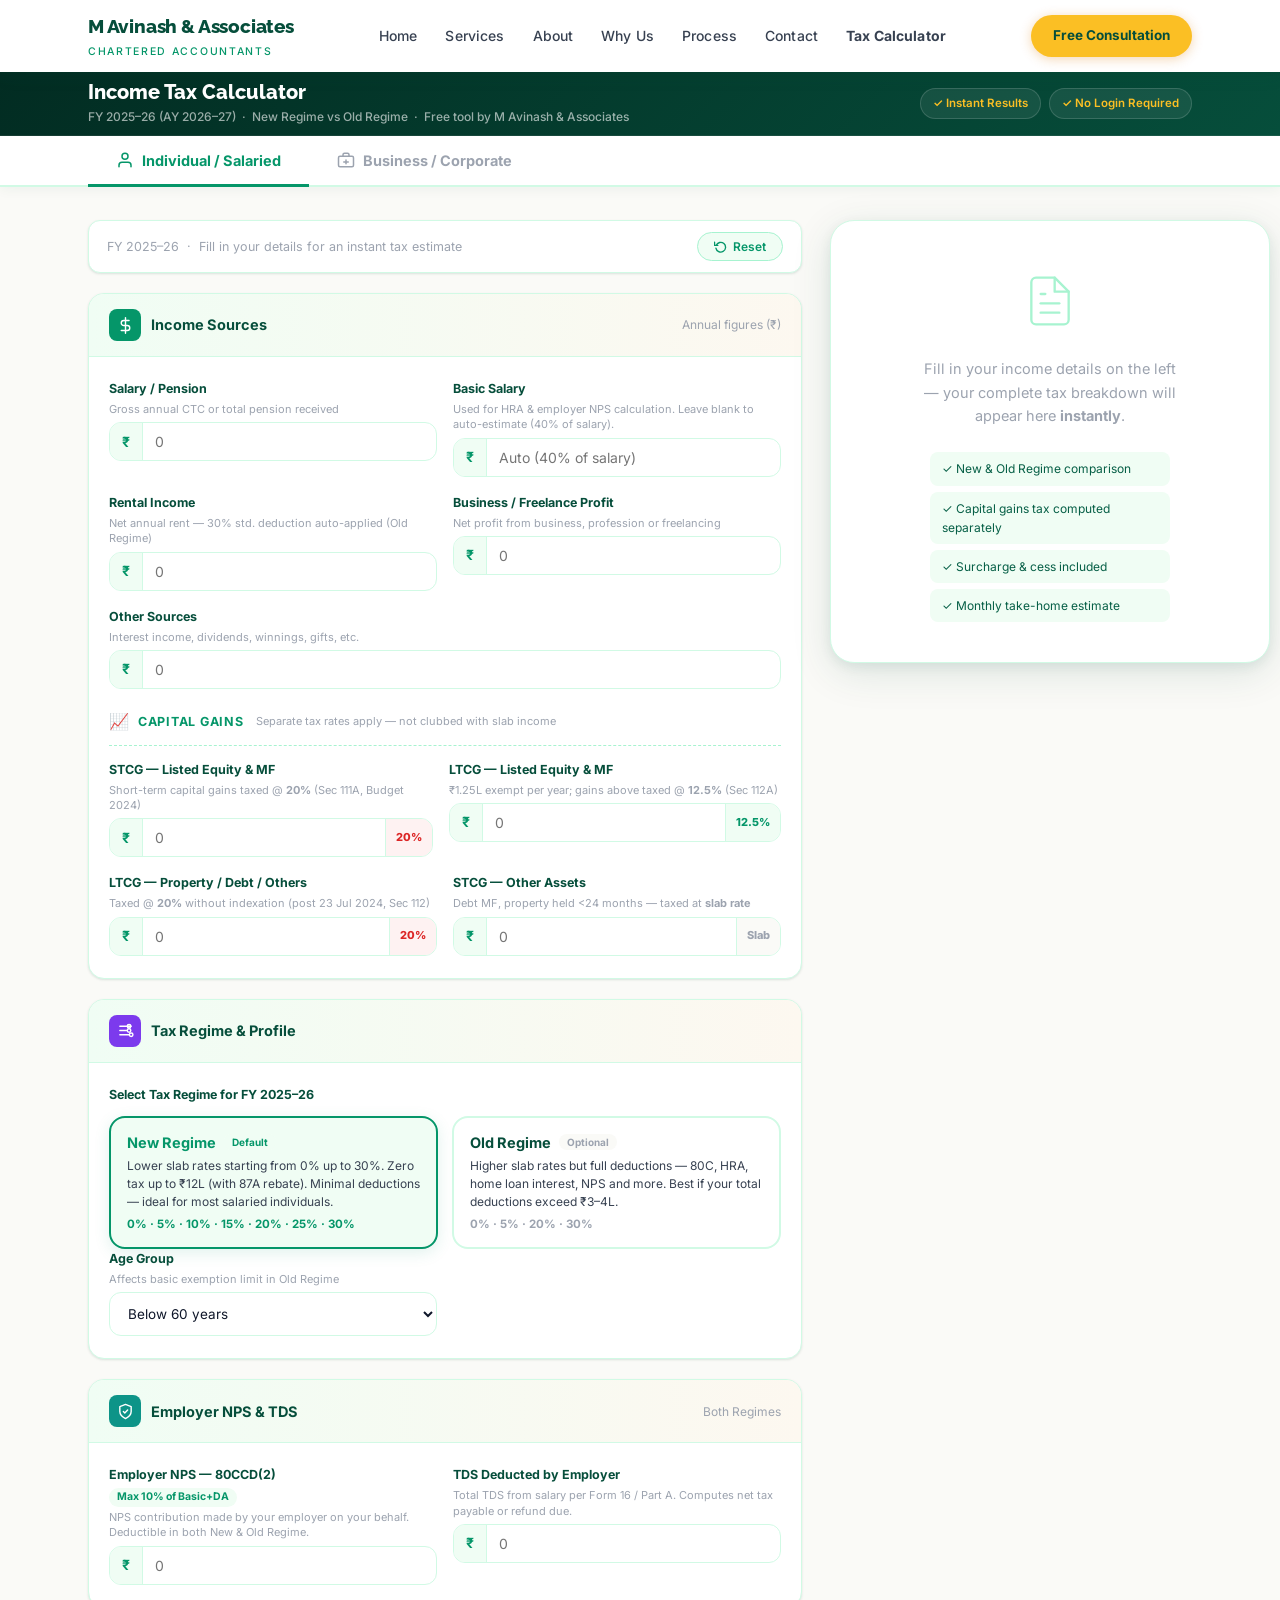
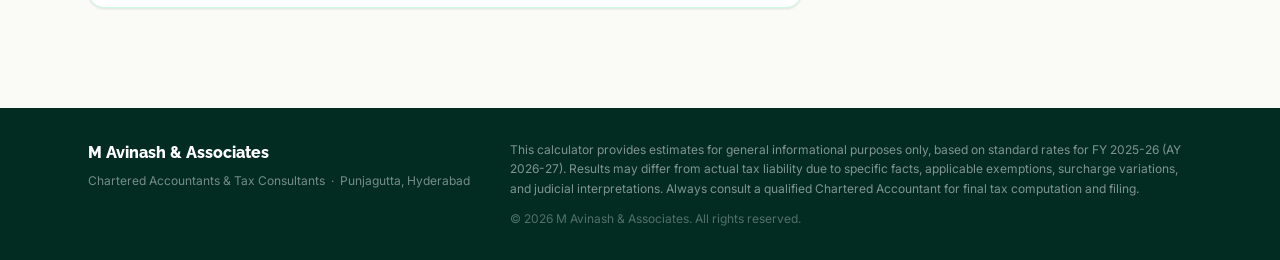
==== commit 1834f300: "Final polish: og:image, copyright year, footer cleanup - Generate branded 1200x630 og:image for soci" ====
--- a/tax-calculator.html
+++ b/tax-calculator.html
@@ -3,6 +3,8 @@
 <head>
   <meta charset="UTF-8">
   <meta name="viewport" content="width=device-width, initial-scale=1.0, viewport-fit=cover">
+  <link rel="icon" type="image/png" href="images/favicon.png">
+  <link rel="apple-touch-icon" href="images/favicon.png">
   <title>Free Income Tax Calculator FY 2025-26 | New &amp; Old Regime | M Avinash &amp; Associates</title>
   <meta name="description" content="Free Income Tax Calculator for FY 2025-26 (AY 2026-27). Compare New Regime vs Old Regime tax instantly. Covers salary, capital gains, business income, HRA &amp; deductions. By M Avinash &amp; Associates, Hyderabad CAs.">
   <meta name="keywords" content="income tax calculator FY 2025-26, income tax calculator AY 2026-27, new regime vs old regime calculator, ITR calculator India, tax calculator Hyderabad, CA tax calculator, free tax calculator India">
@@ -686,7 +688,7 @@
       </div>
       <div class="tc-footer-right">
         <p class="tc-footer-disc">This calculator provides estimates for general informational purposes only, based on standard rates for FY 2025-26 (AY 2026-27). Results may differ from actual tax liability due to specific facts, applicable exemptions, surcharge variations, and judicial interpretations. Always consult a qualified Chartered Accountant for final tax computation and filing.</p>
-        <p>&copy; 2025 M Avinash &amp; Associates. All rights reserved.</p>
+        <p>&copy; 2026 M Avinash &amp; Associates. All rights reserved.</p>
       </div>
     </div>
   </footer>
